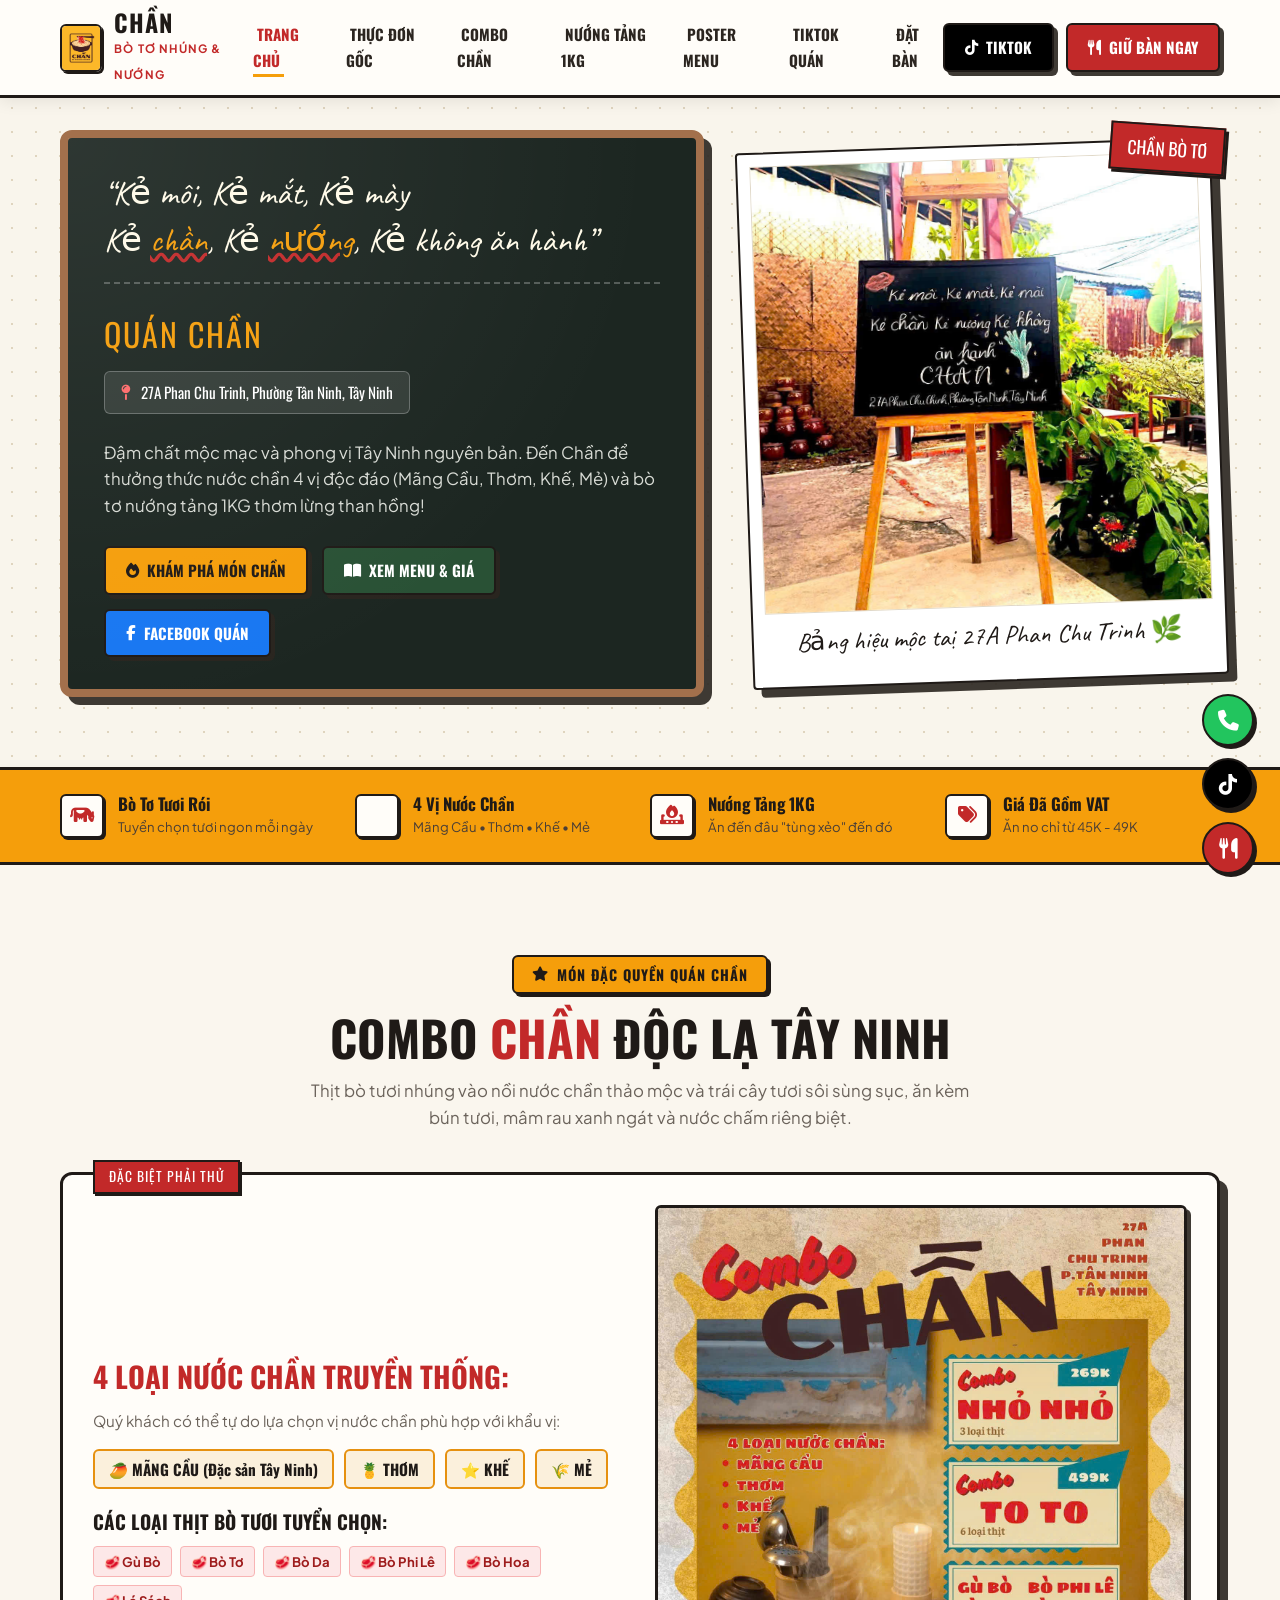
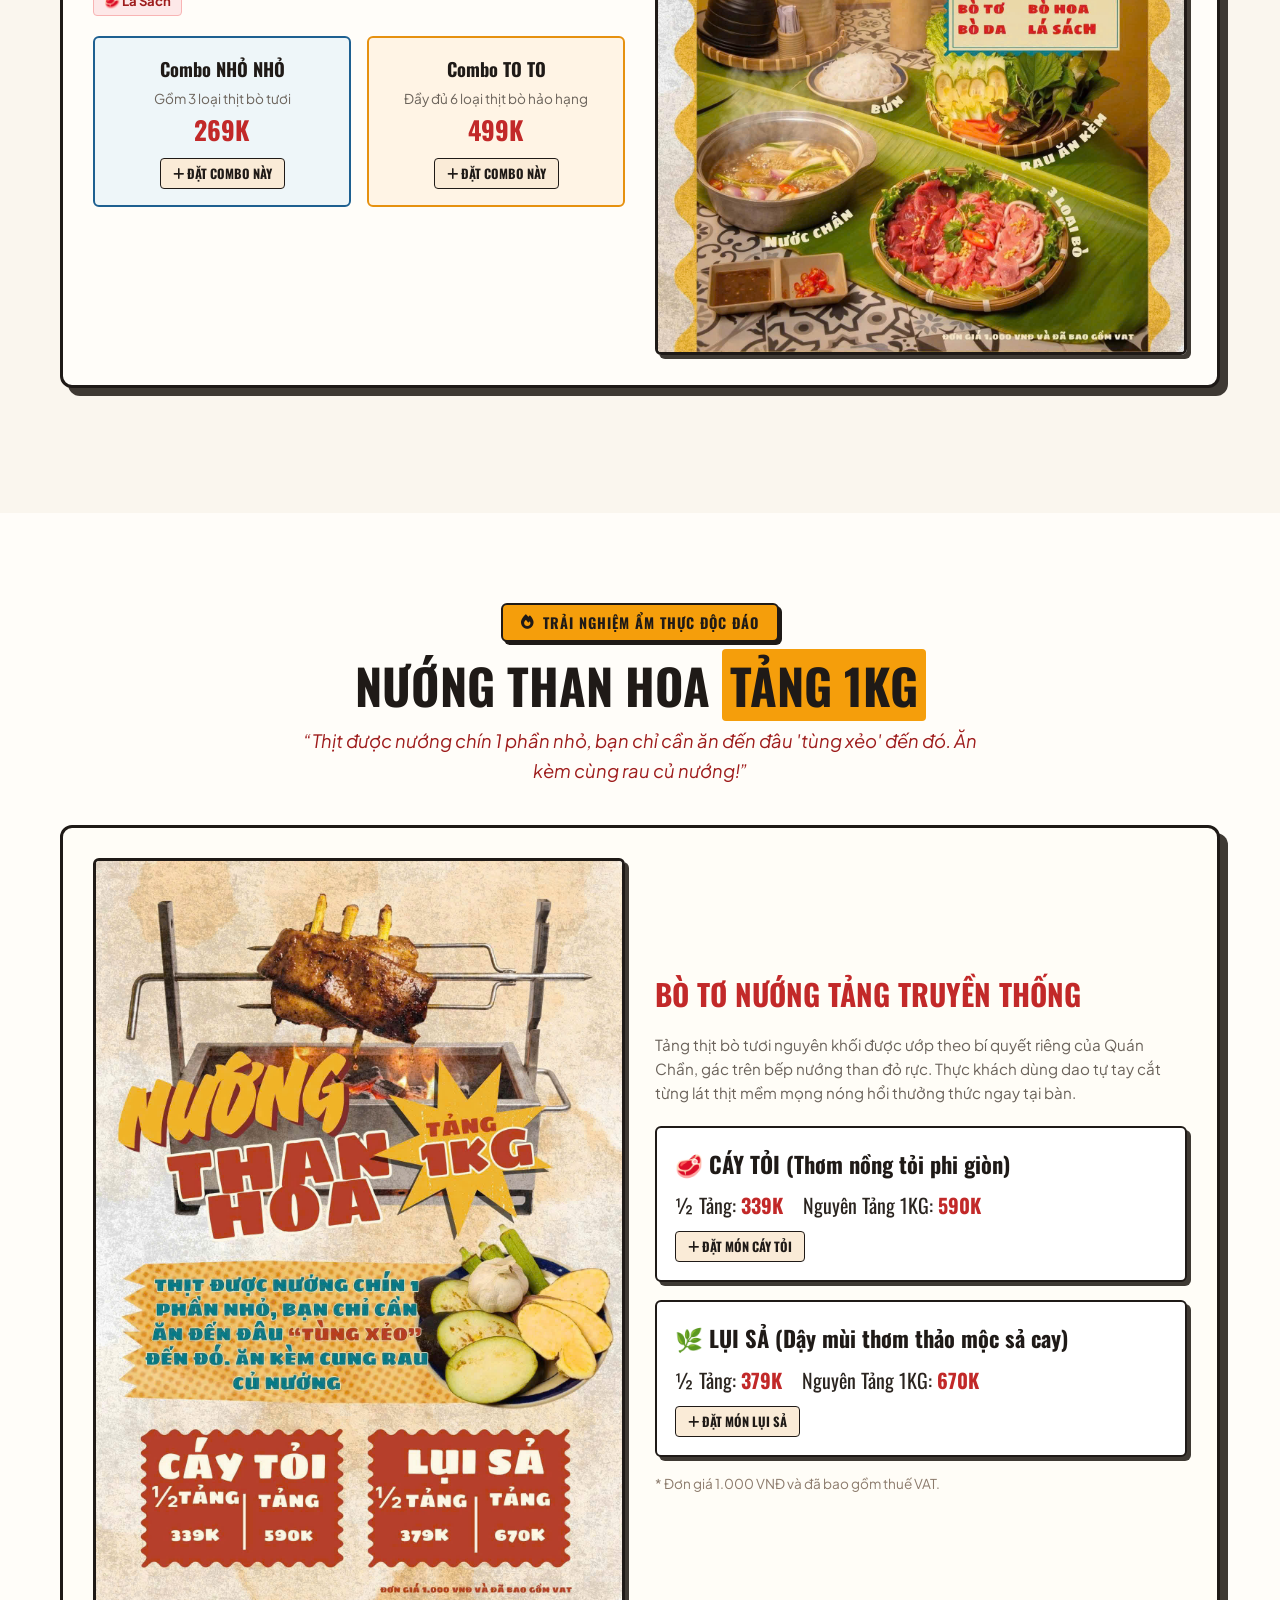
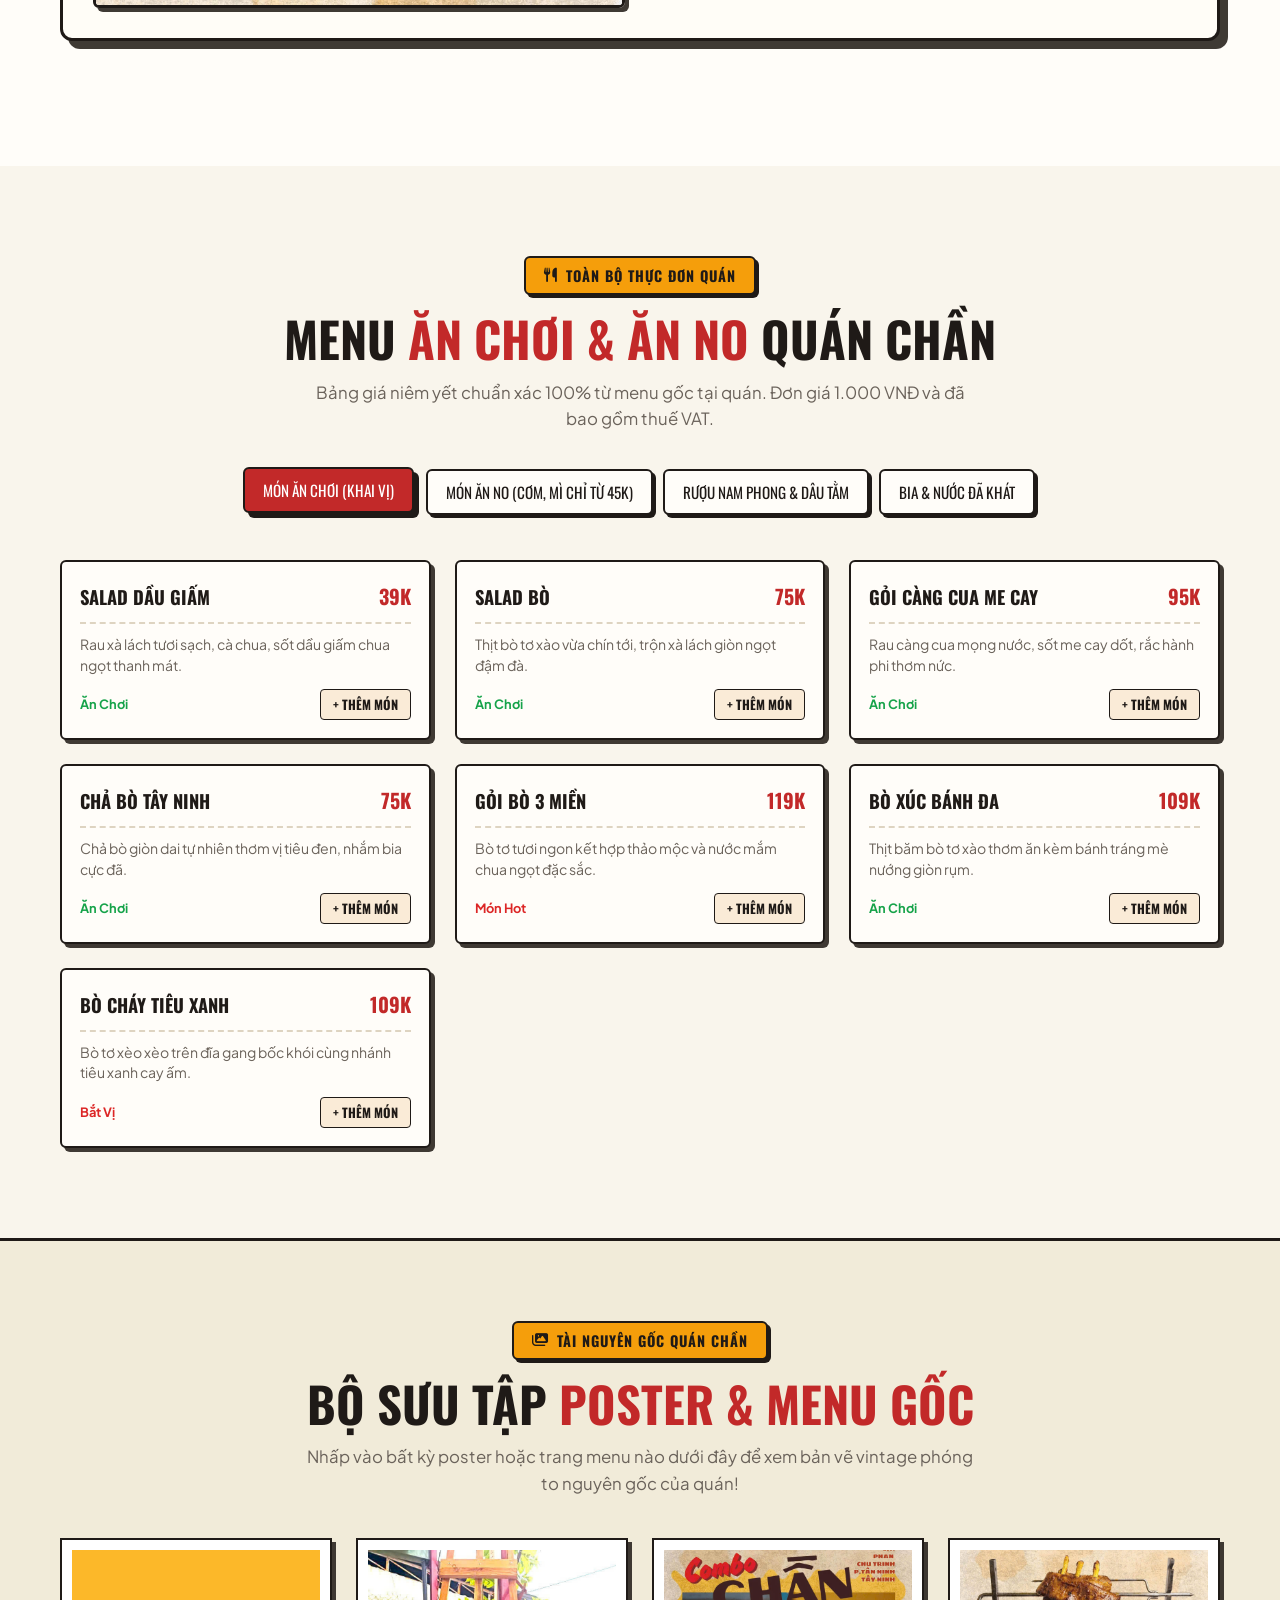
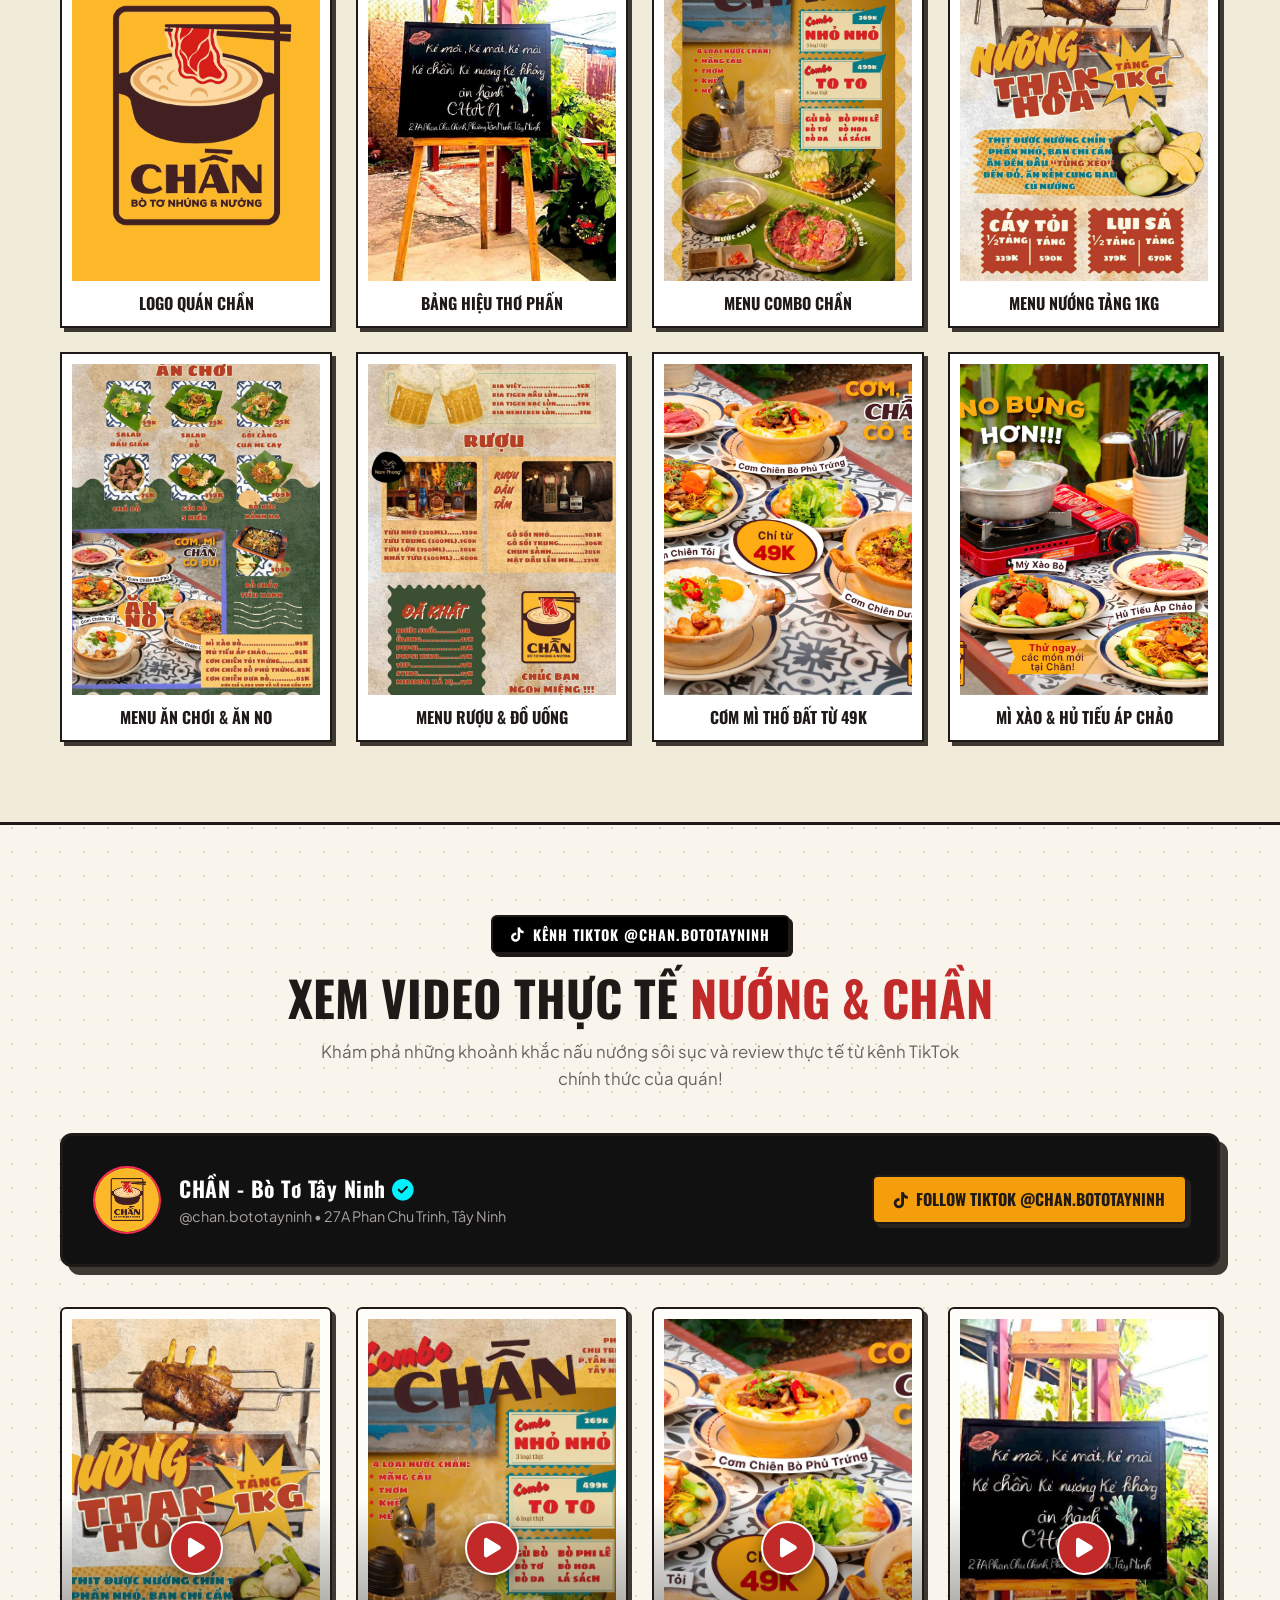
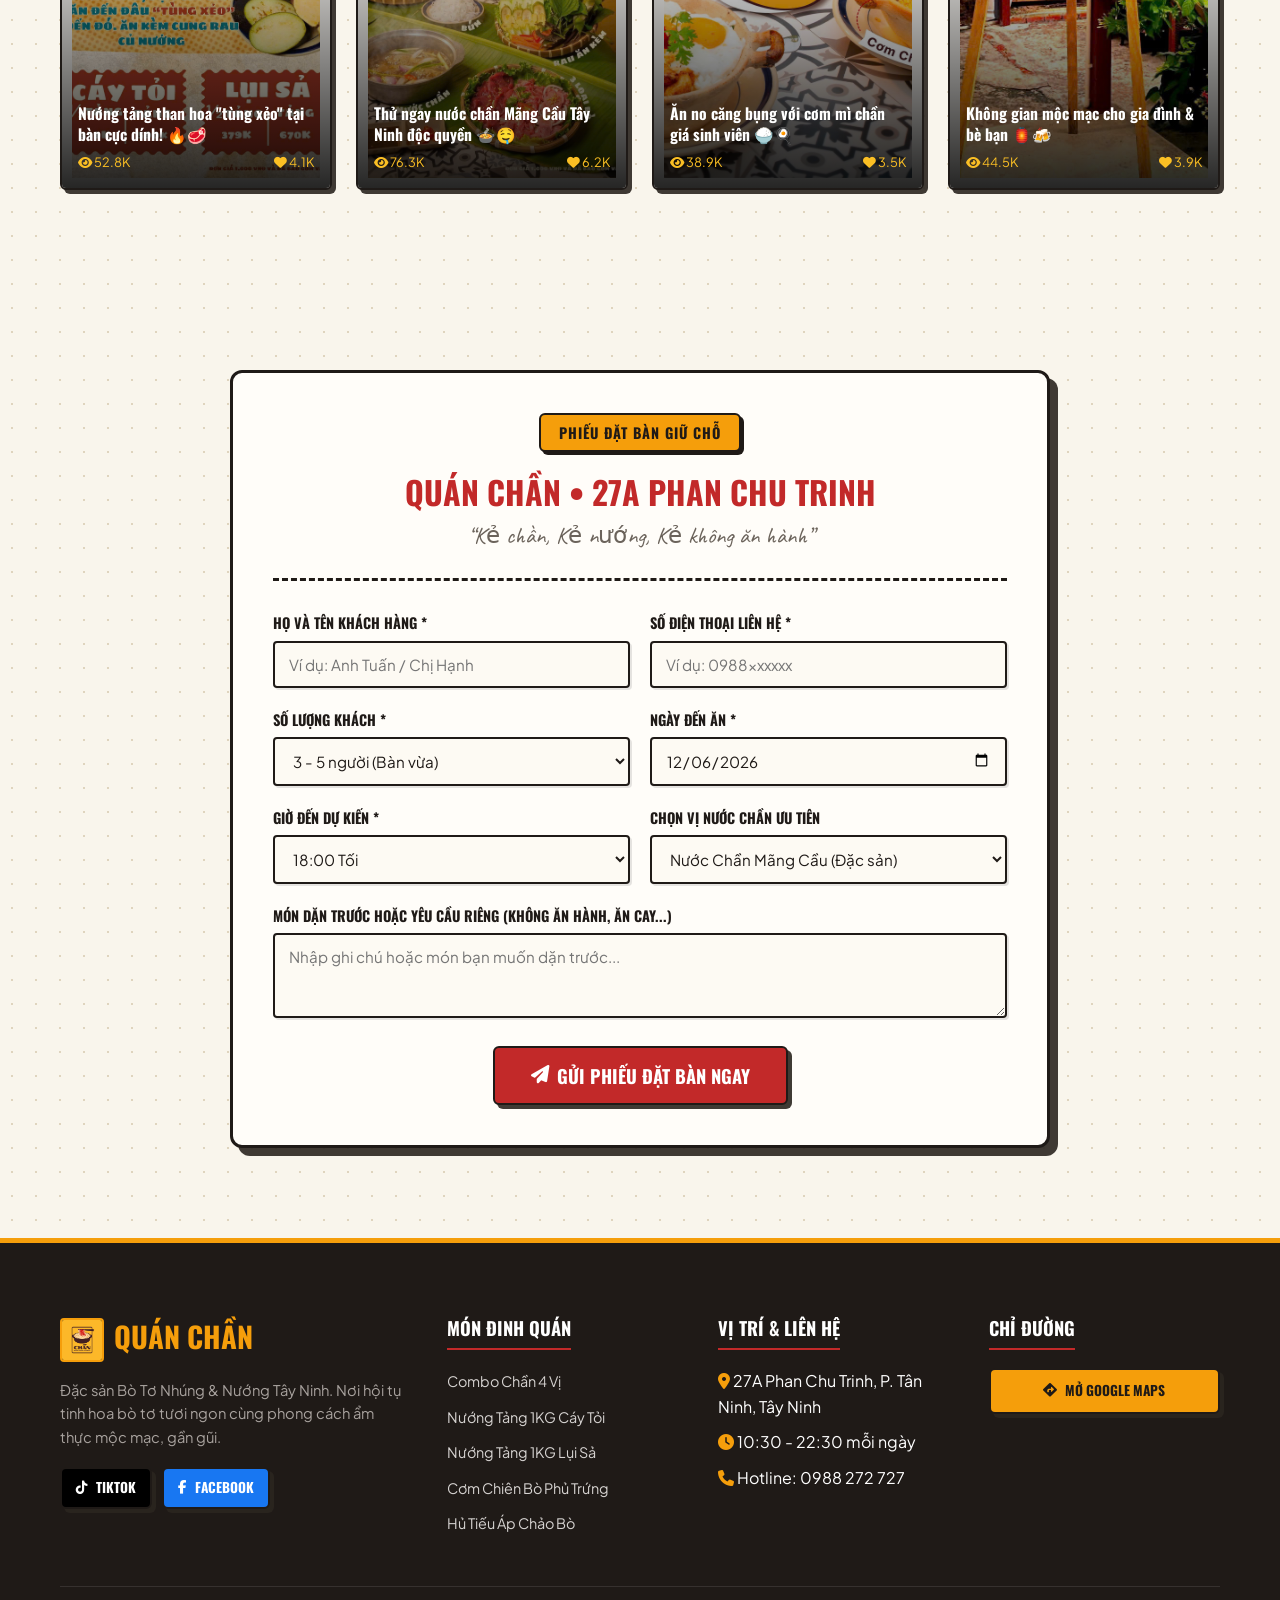
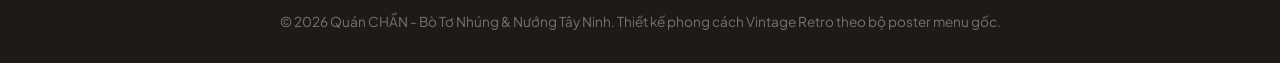
==== index.html @ a79bb8ec "Initial commit" ====
<!DOCTYPE html>
<html lang="vi">
<head>
  <meta charset="UTF-8">
  <meta name="viewport" content="width=device-width, initial-scale=1.0">
  <title>CHẦN - Bò Tơ Nhúng & Nướng Tây Ninh | Phong Cách Vintage Chuẩn Vị</title>
  <meta name="description" content="Quán CHẦN - Bò Tơ Nhúng & Nướng tại 27A Phan Chu Trinh, Tây Ninh. Khám phá Combo Chần 4 loại nước (Mãng Cầu, Thơm, Khế, Mẻ), Nướng than hoa tảng 1KG 'tùng xẻo' và menu ăn chơi, ăn no phong cách vintage độc đáo.">
  <meta name="keywords" content="quán chần, chần bò tơ tây ninh, bò tơ tây ninh, bò tơ nhúng mãng cầu, bò nướng tảng 1kg, 27A Phan Chu Trinh">

  <!-- OpenGraph Tags -->
  <meta property="og:title" content="CHẦN - Bò Tơ Nhúng & Nướng Tây Ninh">
  <meta property="og:description" content="Kẻ môi, Kẻ mắt, Kẻ mày - Kẻ chần, Kẻ nướng, Kẻ không ăn hành ghé ngay Quán CHẦN Tây Ninh!">
  <meta property="og:image" content="./assets/images/logo-chan.jpg">

  <!-- Favicon -->
  <link rel="icon" type="image/jpeg" href="./assets/images/logo-chan.jpg">

  <!-- Font Awesome -->
  <link rel="stylesheet" href="https://cdnjs.cloudflare.com/ajax/libs/font-awesome/6.5.1/css/all.min.css">

  <!-- Custom Stylesheet -->
  <link rel="stylesheet" href="./assets/css/style.css">

  <!-- Schema.org JSON-LD -->
  <script type="application/ld+json">
  {
    "@context": "https://schema.org",
    "@type": "Restaurant",
    "name": "CHẦN - Bò Tơ Nhúng & Nướng",
    "image": "./assets/images/logo-chan.jpg",
    "address": {
      "@type": "PostalAddress",
      "streetAddress": "27A Phan Chu Trinh, Phường Tân Ninh (Phường 1)",
      "addressLocality": "Thành phố Tây Ninh",
      "addressRegion": "Tây Ninh",
      "addressCountry": "VN"
    },
    "servesCuisine": "Bò Tơ Tây Ninh, Bò Nhúng Mãng Cầu/Thơm/Khế/Mẻ, Bò Nướng Tảng Than Hoa",
    "priceRange": "39.000đ - 670.000đ",
    "openingHours": "Mo-Su 10:30-22:30",
    "sameAs": [
      "https://www.tiktok.com/@chan.bototayninh",
      "https://www.facebook.com/share/1EkMRU8dWK/"
    ]
  }
  </script>
</head>
<body>

  <!-- ================= SITE HEADER ================= -->
  <header class="site-header" id="siteHeader">
    <div class="container nav-container">
      <a href="#trang-chu" class="brand-logo" aria-label="Quán Chần Bò Tơ Tây Ninh">
        <div class="logo-img-wrapper">
          <img src="./assets/images/logo-chan.jpg" alt="Logo Quán Chần">
        </div>
        <div class="logo-text">
          <h1>CHẦN</h1>
          <span>BÒ TƠ NHÚNG & NƯỚNG</span>
        </div>
      </a>

      <!-- Navigation Links -->
      <ul class="nav-links">
        <li><a href="#trang-chu" class="nav-link active">Trang Chủ</a></li>
        <li><a href="#menu-chinh" class="nav-link">Thực Đơn Gốc</a></li>
        <li><a href="#combo-chan" class="nav-link">Combo Chần</a></li>
        <li><a href="#nuong-tang" class="nav-link">Nướng Tảng 1KG</a></li>
        <li><a href="#bo-suu-tap" class="nav-link">Poster Menu</a></li>
        <li><a href="#tiktok-chan" class="nav-link">TikTok Quán</a></li>
        <li><a href="#dat-ban" class="nav-link">Đặt Bàn</a></li>
      </ul>

      <!-- Nav Actions -->
      <div class="nav-actions">
        <a href="https://www.tiktok.com/@chan.bototayninh?_r=1&_t=ZS-9A9ZzvgaY1Y" target="_blank" rel="noopener noreferrer" class="btn btn-tiktok">
          <i class="fa-brands fa-tiktok"></i> TikTok
        </a>
        <a href="#dat-ban" class="btn btn-danger">
          <i class="fa-solid fa-utensils"></i> Giữ Bàn Ngay
        </a>
        <button class="mobile-toggle" aria-label="Menu di động">
          <i class="fa-solid fa-bars"></i>
        </button>
      </div>
    </div>
  </header>

  <!-- ================= HERO SECTION (VINTAGE VIBES) ================= -->
  <section class="hero-vintage" id="trang-chu">
    <div class="container">
      <div class="hero-grid">
        <!-- Hero Left: Chalkboard Sign -->
        <div class="hero-chalkboard">
          <div class="chalk-quote">
            “Kẻ môi, Kẻ mắt, Kẻ mày <br>
            Kẻ <span class="chalk-highlight">chần</span>, Kẻ <span class="chalk-highlight">nướng</span>, Kẻ không ăn hành”
          </div>
          <div style="font-family: var(--font-retro-heading); font-size: 2rem; color: var(--chan-yellow); margin-bottom: 12px; letter-spacing: 2px;">
            QUÁN CHẦN
          </div>
          <div class="hero-address-badge">
            <i class="fa-solid fa-map-pin" style="color: #ff6b6b;"></i> 
            27A Phan Chu Trinh, Phường Tân Ninh, Tây Ninh
          </div>
          <p class="hero-subinfo">
            Đậm chất mộc mạc và phong vị Tây Ninh nguyên bản. Đến Chần để thưởng thức nước chần 4 vị độc đáo (Mãng Cầu, Thơm, Khế, Mẻ) và bò tơ nướng tảng 1KG thơm lừng than hồng!
          </p>
          <div class="hero-buttons">
            <a href="#combo-chan" class="btn btn-primary">
              <i class="fa-solid fa-fire"></i> Khám Phá Món Chần
            </a>
            <a href="#menu-chinh" class="btn btn-vintage-green">
              <i class="fa-solid fa-book-open"></i> Xem Menu & Giá
            </a>
            <a href="https://www.facebook.com/share/1EkMRU8dWK/?mibextid=wwXIfr" target="_blank" rel="noopener noreferrer" class="btn" style="background: #1877f2; color:#fff;">
              <i class="fa-brands fa-facebook-f"></i> Facebook Quán
            </a>
          </div>
        </div>

        <!-- Hero Right: Polaroid Poster -->
        <div class="hero-photo-showcase">
          <div class="polaroid-card">
            <img src="./assets/images/bang-hieu-chan.jpg" alt="Bảng hiệu phấn Quán Chần Tây Ninh" class="polaroid-img">
            <div class="polaroid-caption">
              Bảng hiệu mộc tại 27A Phan Chu Trinh 🌿
            </div>
            <div class="polaroid-badge-float">
              CHẦN BÒ TƠ
            </div>
          </div>
        </div>
      </div>
    </div>
  </section>

  <!-- ================= COMMIT STRIP ================= -->
  <div class="commit-strip">
    <div class="container">
      <div class="commit-grid">
        <div class="commit-item">
          <div class="commit-icon"><i class="fa-solid fa-cow"></i></div>
          <div class="commit-text">
            <h4>Bò Tơ Tươi Rói</h4>
            <p>Tuyển chọn tươi ngon mỗi ngày</p>
          </div>
        </div>

        <div class="commit-item">
          <div class="commit-icon"><i class="fa-solid fa-bowl-hot"></i></div>
          <div class="commit-text">
            <h4>4 Vị Nước Chần</h4>
            <p>Mãng Cầu • Thơm • Khế • Mẻ</p>
          </div>
        </div>

        <div class="commit-item">
          <div class="commit-icon"><i class="fa-solid fa-fire-burner"></i></div>
          <div class="commit-text">
            <h4>Nướng Tảng 1KG</h4>
            <p>Ăn đến đâu "tùng xẻo" đến đó</p>
          </div>
        </div>

        <div class="commit-item">
          <div class="commit-icon"><i class="fa-solid fa-tags"></i></div>
          <div class="commit-text">
            <h4>Giá Đã Gồm VAT</h4>
            <p>Ăn no chỉ từ 45K - 49K</p>
          </div>
        </div>
      </div>
    </div>
  </div>

  <!-- ================= SPECIALTY 1: COMBO CHẦN ================= -->
  <section class="menu-section" id="combo-chan" style="background: #faf6ee;">
    <div class="container">
      <div class="text-center">
        <div class="vintage-badge">
          <i class="fa-solid fa-star"></i> Món Đặc Quyền Quán Chần
        </div>
        <h2 class="section-title">
          Combo <span class="highlight-red">CHẦN</span> Độc Lạ Tây Ninh
        </h2>
        <p class="section-subtitle">
          Thịt bò tươi nhúng vào nồi nước chần thảo mộc và trái cây tươi sôi sùng sục, ăn kèm bún tươi, mâm rau xanh ngát và nước chấm riêng biệt.
        </p>
      </div>

      <div class="menu-featured-banner" style="margin-top: 40px;">
        <span class="featured-header-tag">Đặc Biệt Phải Thử</span>
        <div class="banner-grid-combo">
          <div>
            <h3 style="font-family: var(--font-retro-heading); font-size: 1.8rem; color: var(--chan-red); margin-bottom: 10px;">
              4 LOẠI NƯỚC CHẦN TRUYỀN THỐNG:
            </h3>
            <p style="color: var(--text-muted); font-size: 0.95rem; margin-bottom: 12px;">
              Quý khách có thể tự do lựa chọn vị nước chần phù hợp với khẩu vị:
            </p>

            <div class="combo-broth-list">
              <span class="broth-item">🥭 MÃNG CẦU (Đặc sản Tây Ninh)</span>
              <span class="broth-item">🍍 THƠM</span>
              <span class="broth-item">⭐ KHẾ</span>
              <span class="broth-item">🌾 MẺ</span>
            </div>

            <h4 style="font-family: var(--font-retro-heading); font-size: 1.2rem; margin: 18px 0 8px; color: var(--vintage-dark);">
              CÁC LOẠI THỊT BÒ TƯƠI TUYỂN CHỌN:
            </h4>
            <div class="meat-tags-grid">
              <span class="meat-tag">🥩 Gù Bò</span>
              <span class="meat-tag">🥩 Bò Tơ</span>
              <span class="meat-tag">🥩 Bò Da</span>
              <span class="meat-tag">🥩 Bò Phi Lê</span>
              <span class="meat-tag">🥩 Bò Hoa</span>
              <span class="meat-tag">🥩 Lá Sách</span>
            </div>

            <!-- Price cards -->
            <div class="combo-price-boxes">
              <div class="combo-price-card">
                <h5>Combo NHỎ NHỎ</h5>
                <p style="font-size: 0.85rem; color: var(--text-muted);">Gồm 3 loại thịt bò tươi</p>
                <div class="price">269K</div>
                <button class="btn-mini-add" data-dish="Combo Chần Nhỏ Nhỏ 269K" style="margin-top: 8px;">
                  <i class="fa-solid fa-plus"></i> Đặt Combo Này
                </button>
              </div>

              <div class="combo-price-card to-to">
                <h5>Combo TO TO</h5>
                <p style="font-size: 0.85rem; color: var(--text-muted);">Đầy đủ 6 loại thịt bò hảo hạng</p>
                <div class="price">499K</div>
                <button class="btn-mini-add" data-dish="Combo Chần To To 499K" style="margin-top: 8px;">
                  <i class="fa-solid fa-plus"></i> Đặt Combo Này
                </button>
              </div>
            </div>
          </div>

          <!-- Combo Poster Preview -->
          <div style="position: relative; border-radius: var(--radius-sm); overflow: hidden; border: 3px solid var(--vintage-dark); box-shadow: var(--shadow-retro);">
            <img src="./assets/images/menu-combo-chan.jpg" alt="Poster Combo Chần 4 loại nước" style="width: 100%;">
          </div>
        </div>
      </div>
    </div>
  </section>

  <!-- ================= SPECIALTY 2: NƯỚNG THAN HOA TẢNG 1KG ================= -->
  <section class="menu-section" id="nuong-tang" style="background: var(--vintage-paper);">
    <div class="container">
      <div class="text-center">
        <div class="vintage-badge">
          <i class="fa-solid fa-fire"></i> Trải Nghiệm Ẩm Thực Độc Đáo
        </div>
        <h2 class="section-title">
          Nướng Than Hoa <span class="highlight-yellow">Tảng 1KG</span>
        </h2>
        <p class="section-subtitle" style="font-style: italic; font-size: 1.15rem; color: var(--chan-red-dark);">
          “Thịt được nướng chín 1 phần nhỏ, bạn chỉ cần ăn đến đâu 'tùng xẻo' đến đó. Ăn kèm cùng rau củ nướng!”
        </p>
      </div>

      <div class="menu-featured-banner" style="margin-top: 40px; background: #fffdf7;">
        <div class="banner-grid-combo">
          <!-- Left: Nuong Tang Image -->
          <div style="border: 3px solid var(--vintage-dark); box-shadow: var(--shadow-retro); border-radius: var(--radius-sm); overflow: hidden;">
            <img src="./assets/images/menu-nuong-tang.jpg" alt="Nướng than hoa tảng 1KG Quán Chần" style="width: 100%;">
          </div>

          <!-- Right: Details & Price -->
          <div>
            <h3 style="font-family: var(--font-retro-heading); font-size: 1.85rem; color: var(--chan-red); margin-bottom: 14px;">
              BÒ TƠ NƯỚNG TẢNG TRUYỀN THỐNG
            </h3>
            <p style="color: var(--text-muted); font-size: 0.95rem; line-height: 1.6; margin-bottom: 20px;">
              Tảng thịt bò tươi nguyên khối được ướp theo bí quyết riêng của Quán Chần, gác trên bếp nướng than đỏ rực. Thực khách dùng dao tự tay cắt từng lát thịt mềm mọng nóng hổi thưởng thức ngay tại bàn.
            </p>

            <div style="display: flex; flex-direction: column; gap: 18px;">
              <!-- Option 1: Cáy Tỏi -->
              <div style="background: #fff; border: 2px solid var(--vintage-dark); border-radius: var(--radius-sm); padding: 18px; box-shadow: var(--shadow-retro);">
                <div style="display: flex; justify-content: space-between; align-items: center; margin-bottom: 8px;">
                  <h4 style="font-family: var(--font-retro-heading); font-size: 1.4rem; color: var(--vintage-dark);">
                    🥩 CÁY TỎI (Thơm nồng tỏi phi giòn)
                  </h4>
                </div>
                <div style="display: flex; gap: 20px; font-family: var(--font-retro-heading); font-size: 1.25rem;">
                  <span>½ Tảng: <strong style="color: var(--chan-red);">339K</strong></span>
                  <span>Nguyên Tảng 1KG: <strong style="color: var(--chan-red);">590K</strong></span>
                </div>
                <button class="btn-mini-add" data-dish="Bò Nướng Tảng Cáy Tỏi" style="margin-top: 10px;">
                  <i class="fa-solid fa-plus"></i> Đặt Món Cáy Tỏi
                </button>
              </div>

              <!-- Option 2: Lụi Sả -->
              <div style="background: #fff; border: 2px solid var(--vintage-dark); border-radius: var(--radius-sm); padding: 18px; box-shadow: var(--shadow-retro);">
                <div style="display: flex; justify-content: space-between; align-items: center; margin-bottom: 8px;">
                  <h4 style="font-family: var(--font-retro-heading); font-size: 1.4rem; color: var(--vintage-dark);">
                    🌿 LỤI SẢ (Dậy mùi thơm thảo mộc sả cay)
                  </h4>
                </div>
                <div style="display: flex; gap: 20px; font-family: var(--font-retro-heading); font-size: 1.25rem;">
                  <span>½ Tảng: <strong style="color: var(--chan-red);">379K</strong></span>
                  <span>Nguyên Tảng 1KG: <strong style="color: var(--chan-red);">670K</strong></span>
                </div>
                <button class="btn-mini-add" data-dish="Bò Nướng Tảng Lụi Sả" style="margin-top: 10px;">
                  <i class="fa-solid fa-plus"></i> Đặt Món Lụi Sả
                </button>
              </div>
            </div>

            <p style="font-size: 0.85rem; color: #8c7b6c; margin-top: 16px;">
              * Đơn giá 1.000 VNĐ và đã bao gồm thuế VAT.
            </p>
          </div>
        </div>
      </div>
    </div>
  </section>

  <!-- ================= FULL MENU SECTION (ĂN CHƠI - ĂN NO - RƯỢU & ĐÃ KHÁT) ================= -->
  <section class="menu-section" id="menu-chinh" style="background: var(--vintage-bg);">
    <div class="container">
      <div class="text-center">
        <div class="vintage-badge">
          <i class="fa-solid fa-utensils"></i> Toàn Bộ Thực Đơn Quán
        </div>
        <h2 class="section-title">
          Menu <span class="highlight-red">Ăn Chơi & Ăn No</span> Quán CHẦN
        </h2>
        <p class="section-subtitle">
          Bảng giá niêm yết chuẩn xác 100% từ menu gốc tại quán. Đơn giá 1.000 VNĐ và đã bao gồm thuế VAT.
        </p>

        <!-- Vintage Category Tabs -->
        <div class="menu-tabs-vintage">
          <button class="tab-btn-vintage active" data-tab="tab-an-choi">Món Ăn Chơi (Khai Vị)</button>
          <button class="tab-btn-vintage" data-tab="tab-an-no">Món Ăn No (Cơm, Mì Chỉ Từ 45K)</button>
          <button class="tab-btn-vintage" data-tab="tab-ruou">Rượu Nam Phong & Dâu Tằm</button>
          <button class="tab-btn-vintage" data-tab="tab-da-khat">Bia & Nước Đã Khát</button>
        </div>
      </div>

      <!-- Tab 1: ĂN CHƠI -->
      <div class="menu-pane active" id="tab-an-choi">
        <div class="menu-grid-vintage">
          <div class="menu-card-retro">
            <div class="menu-card-header">
              <span class="item-name">Salad Dầu Giấm</span>
              <span class="item-price">39K</span>
            </div>
            <p class="item-subtext">Rau xà lách tươi sạch, cà chua, sốt dầu giấm chua ngọt thanh mát.</p>
            <div class="menu-card-footer">
              <span style="font-size: 0.8rem; color: #16a34a; font-weight: 700;">Ăn Chơi</span>
              <button class="btn-mini-add" data-dish="Salad Dầu Giấm 39K">+ Thêm món</button>
            </div>
          </div>

          <div class="menu-card-retro">
            <div class="menu-card-header">
              <span class="item-name">Salad Bò</span>
              <span class="item-price">75K</span>
            </div>
            <p class="item-subtext">Thịt bò tơ xào vừa chín tới, trộn xà lách giòn ngọt đậm đà.</p>
            <div class="menu-card-footer">
              <span style="font-size: 0.8rem; color: #16a34a; font-weight: 700;">Ăn Chơi</span>
              <button class="btn-mini-add" data-dish="Salad Bò 75K">+ Thêm món</button>
            </div>
          </div>

          <div class="menu-card-retro">
            <div class="menu-card-header">
              <span class="item-name">Gỏi Càng Cua Me Cay</span>
              <span class="item-price">95K</span>
            </div>
            <p class="item-subtext">Rau càng cua mọng nước, sốt me cay dốt, rắc hành phi thơm nức.</p>
            <div class="menu-card-footer">
              <span style="font-size: 0.8rem; color: #16a34a; font-weight: 700;">Ăn Chơi</span>
              <button class="btn-mini-add" data-dish="Gỏi Càng Cua Me Cay 95K">+ Thêm món</button>
            </div>
          </div>

          <div class="menu-card-retro">
            <div class="menu-card-header">
              <span class="item-name">Chả Bò Tây Ninh</span>
              <span class="item-price">75K</span>
            </div>
            <p class="item-subtext">Chả bò giòn dai tự nhiên thơm vị tiêu đen, nhắm bia cực đã.</p>
            <div class="menu-card-footer">
              <span style="font-size: 0.8rem; color: #16a34a; font-weight: 700;">Ăn Chơi</span>
              <button class="btn-mini-add" data-dish="Chả Bò 75K">+ Thêm món</button>
            </div>
          </div>

          <div class="menu-card-retro">
            <div class="menu-card-header">
              <span class="item-name">Gỏi Bò 3 Miền</span>
              <span class="item-price">119K</span>
            </div>
            <p class="item-subtext">Bò tơ tươi ngon kết hợp thảo mộc và nước mắm chua ngọt đặc sắc.</p>
            <div class="menu-card-footer">
              <span style="font-size: 0.8rem; color: #dc2626; font-weight: 700;">Món Hot</span>
              <button class="btn-mini-add" data-dish="Gỏi Bò 3 Miền 119K">+ Thêm món</button>
            </div>
          </div>

          <div class="menu-card-retro">
            <div class="menu-card-header">
              <span class="item-name">Bò Xúc Bánh Đa</span>
              <span class="item-price">109K</span>
            </div>
            <p class="item-subtext">Thịt băm bò tơ xào thơm ăn kèm bánh tráng mè nướng giòn rụm.</p>
            <div class="menu-card-footer">
              <span style="font-size: 0.8rem; color: #16a34a; font-weight: 700;">Ăn Chơi</span>
              <button class="btn-mini-add" data-dish="Bò Xúc Bánh Đa 109K">+ Thêm món</button>
            </div>
          </div>

          <div class="menu-card-retro">
            <div class="menu-card-header">
              <span class="item-name">Bò Cháy Tiêu Xanh</span>
              <span class="item-price">109K</span>
            </div>
            <p class="item-subtext">Bò tơ xèo xèo trên đĩa gang bốc khói cùng nhánh tiêu xanh cay ấm.</p>
            <div class="menu-card-footer">
              <span style="font-size: 0.8rem; color: #dc2626; font-weight: 700;">Bắt Vị</span>
              <button class="btn-mini-add" data-dish="Bò Cháy Tiêu Xanh 109K">+ Thêm món</button>
            </div>
          </div>
        </div>
      </div>

      <!-- Tab 2: ĂN NO (CƠM & MÌ CHẦN CÓ ĐỦ) -->
      <div class="menu-pane" id="tab-an-no">
        <div style="background: #fff; border: 2px solid var(--vintage-dark); padding: 18px 24px; border-radius: var(--radius-sm); margin-bottom: 24px; box-shadow: var(--shadow-retro);">
          <h4 style="font-family: var(--font-retro-heading); color: var(--chan-red); font-size: 1.3rem;">
            🍚 CƠM, MÌ CHẦN CÓ ĐỦ! NO BỤNG HƠN - CHỈ TỪ 45K / 49K
          </h4>
          <p style="font-size: 0.9rem; color: var(--text-muted);">
            Thố đất nóng hổi giữ ấm lâu, hạt cơm giòn tơi, mì xào dai ngon kèm thịt bò tơ tươi mềm.
          </p>
        </div>

        <div class="menu-grid-vintage">
          <div class="menu-card-retro">
            <div class="menu-card-header">
              <span class="item-name">Cơm Chiên Tỏi Trứng</span>
              <span class="item-price">45K</span>
            </div>
            <p class="item-subtext">Thố cơm chiên tỏi thơm phức ốp la lòng đào béo ngậy, giòn rụm.</p>
            <div class="menu-card-footer">
              <span style="font-size: 0.8rem; color: #f59e0b; font-weight: 700;">Giá Tiết Kiệm</span>
              <button class="btn-mini-add" data-dish="Cơm Chiên Tỏi Trứng 45K">+ Thêm món</button>
            </div>
          </div>

          <div class="menu-card-retro">
            <div class="menu-card-header">
              <span class="item-name">Cơm Chiên Bò Phủ Trứng</span>
              <span class="item-price">85K</span>
            </div>
            <p class="item-subtext">Cơm chiên thố đất bò tơ mềm ngọt, phủ lớp trứng vàng thơm lừng.</p>
            <div class="menu-card-footer">
              <span style="font-size: 0.8rem; color: #dc2626; font-weight: 700;">Best Seller</span>
              <button class="btn-mini-add" data-dish="Cơm Chiên Bò Phủ Trứng 85K">+ Thêm món</button>
            </div>
          </div>

          <div class="menu-card-retro">
            <div class="menu-card-header">
              <span class="item-name">Cơm Chiên Dưa Bò</span>
              <span class="item-price">85K</span>
            </div>
            <p class="item-subtext">Cải chua giòn sần sật xào cùng thịt bò tơ xèo xèo thố đất ngon miệng.</p>
            <div class="menu-card-footer">
              <span style="font-size: 0.8rem; color: #16a34a; font-weight: 700;">Đậm Đà</span>
              <button class="btn-mini-add" data-dish="Cơm Chiên Dưa Bò 85K">+ Thêm món</button>
            </div>
          </div>

          <div class="menu-card-retro">
            <div class="menu-card-header">
              <span class="item-name">Mì Xào Bò</span>
              <span class="item-price">95K</span>
            </div>
            <p class="item-subtext">Sợi mì trứng giòn dai, rau cải xanh và thịt bò tơ xào sốt óng ả.</p>
            <div class="menu-card-footer">
              <span style="font-size: 0.8rem; color: #16a34a; font-weight: 700;">Ăn No</span>
              <button class="btn-mini-add" data-dish="Mì Xào Bò 95K">+ Thêm món</button>
            </div>
          </div>

          <div class="menu-card-retro">
            <div class="menu-card-header">
              <span class="item-name">Hủ Tiếu Áp Chảo Bò</span>
              <span class="item-price">95K</span>
            </div>
            <p class="item-subtext">Hủ tiếu áp chảo cháy xém thơm mùi khói đặc trưng, bò xào mềm mượt.</p>
            <div class="menu-card-footer">
              <span style="font-size: 0.8rem; color: #dc2626; font-weight: 700;">Rất Ngon</span>
              <button class="btn-mini-add" data-dish="Hủ Tiếu Áp Chảo Bò 95K">+ Thêm món</button>
            </div>
          </div>
        </div>
      </div>

      <!-- Tab 3: RƯỢU NAM PHONG & DÂU TẰM -->
      <div class="menu-pane" id="tab-ruou">
        <div class="menu-grid-vintage">
          <!-- Rượu Nam Phong Box -->
          <div class="menu-card-retro" style="border-top: 4px solid #b45309;">
            <div style="display: flex; align-items: center; gap: 8px; margin-bottom: 8px;">
              <i class="fa-solid fa-wine-bottle" style="color: #b45309; font-size: 1.3rem;"></i>
              <h4 style="font-family: var(--font-retro-heading); font-size: 1.25rem;">RƯỢU NAM PHONG</h4>
            </div>
            <p class="item-subtext">Rượu hạ thổ truyền thống êm đằm, kết hợp hoàn hảo cùng bò tơ.</p>
            <ul style="list-style: none; display: flex; flex-direction: column; gap: 8px; margin: 12px 0;">
              <li style="display: flex; justify-content: space-between;"><span>Tửu Nhỏ (350ml):</span> <strong style="color: var(--chan-red);">139K</strong></li>
              <li style="display: flex; justify-content: space-between;"><span>Tửu Trung (500ml):</span> <strong style="color: var(--chan-red);">169K</strong></li>
              <li style="display: flex; justify-content: space-between;"><span>Tửu Lớn (750ml):</span> <strong style="color: var(--chan-red);">285K</strong></li>
              <li style="display: flex; justify-content: space-between;"><span>Nhất Tửu (500ml):</span> <strong style="color: var(--chan-red);">600K</strong></li>
            </ul>
            <button class="btn-mini-add" data-dish="Rượu Nam Phong" style="margin-top: 10px;">+ Chọn Rượu Nam Phong</button>
          </div>

          <!-- Rượu Dâu Tằm Box -->
          <div class="menu-card-retro" style="border-top: 4px solid #7e22ce;">
            <div style="display: flex; align-items: center; gap: 8px; margin-bottom: 8px;">
              <i class="fa-solid fa-wine-glass" style="color: #7e22ce; font-size: 1.3rem;"></i>
              <h4 style="font-family: var(--font-retro-heading); font-size: 1.25rem;">RƯỢU DÂU TẰM</h4>
            </div>
            <p class="item-subtext">Ủ gỗ sồi và chum sành tự nhiên, vị ngọt thanh dịu nhẹ tốt cho sức khỏe.</p>
            <ul style="list-style: none; display: flex; flex-direction: column; gap: 8px; margin: 12px 0;">
              <li style="display: flex; justify-content: space-between;"><span>Gỗ Sồi Nhỏ:</span> <strong style="color: var(--chan-red);">182K</strong></li>
              <li style="display: flex; justify-content: space-between;"><span>Gỗ Sồi Trung:</span> <strong style="color: var(--chan-red);">306K</strong></li>
              <li style="display: flex; justify-content: space-between;"><span>Chum Sành:</span> <strong style="color: var(--chan-red);">205K</strong></li>
              <li style="display: flex; justify-content: space-between;"><span>Mật Dâu Lên Men:</span> <strong style="color: var(--chan-red);">221K</strong></li>
            </ul>
            <button class="btn-mini-add" data-dish="Rượu Dâu Tằm" style="margin-top: 10px;">+ Chọn Rượu Dâu Tằm</button>
          </div>
        </div>
      </div>

      <!-- Tab 4: BIA & ĐÃ KHÁT -->
      <div class="menu-pane" id="tab-da-khat">
        <div class="menu-grid-vintage">
          <!-- BIA -->
          <div class="menu-card-retro">
            <h4 style="font-family: var(--font-retro-heading); font-size: 1.25rem; color: #b45309; margin-bottom: 10px;">
              🍺 BIA ƯỚP LẠNH
            </h4>
            <ul style="list-style: none; display: flex; flex-direction: column; gap: 10px;">
              <li style="display: flex; justify-content: space-between; border-bottom: 1px dashed #ded4c1; padding-bottom: 6px;">
                <span>Bia Việt:</span> <strong style="color: var(--chan-red);">16K</strong>
              </li>
              <li style="display: flex; justify-content: space-between; border-bottom: 1px dashed #ded4c1; padding-bottom: 6px;">
                <span>Bia Tiger Nâu Lùn:</span> <strong style="color: var(--chan-red);">17K</strong>
              </li>
              <li style="display: flex; justify-content: space-between; border-bottom: 1px dashed #ded4c1; padding-bottom: 6px;">
                <span>Bia Tiger Bạc Lùn:</span> <strong style="color: var(--chan-red);">19K</strong>
              </li>
              <li style="display: flex; justify-content: space-between;">
                <span>Bia Heineken Lùn:</span> <strong style="color: var(--chan-red);">21K</strong>
              </li>
            </ul>
          </div>

          <!-- NƯỚC GIẢI KHÁT -->
          <div class="menu-card-retro">
            <h4 style="font-family: var(--font-retro-heading); font-size: 1.25rem; color: #15803d; margin-bottom: 10px;">
              🥤 NƯỚC GIẢI KHÁT & NƯỚC SUỐI
            </h4>
            <ul style="list-style: none; display: flex; flex-direction: column; gap: 10px;">
              <li style="display: flex; justify-content: space-between; border-bottom: 1px dashed #ded4c1; padding-bottom: 6px;">
                <span>Nước suối tinh khiết:</span> <strong style="color: var(--chan-red);">10K</strong>
              </li>
              <li style="display: flex; justify-content: space-between; border-bottom: 1px dashed #ded4c1; padding-bottom: 6px;">
                <span>Trà Ô Long TEA+ Plus:</span> <strong style="color: var(--chan-red);">17K</strong>
              </li>
              <li style="display: flex; justify-content: space-between; border-bottom: 1px dashed #ded4c1; padding-bottom: 6px;">
                <span>Pepsi / Pepsi Zero Calo:</span> <strong style="color: var(--chan-red);">17K</strong>
              </li>
              <li style="display: flex; justify-content: space-between; border-bottom: 1px dashed #ded4c1; padding-bottom: 6px;">
                <span>7Up / Sting Dâu / Mirinda Xá Xị:</span> <strong style="color: var(--chan-red);">17K</strong>
              </li>
            </ul>
          </div>
        </div>
      </div>
    </div>
  </section>

  <!-- ================= VINTAGE GALLERY & POSTER LIGHTBOX ================= -->
  <section class="gallery-section" id="bo-suu-tap">
    <div class="container">
      <div class="text-center">
        <div class="vintage-badge">
          <i class="fa-solid fa-images"></i> Tài Nguyên Gốc Quán CHẦN
        </div>
        <h2 class="section-title">
          Bộ Sưu Tập <span class="highlight-red">Poster & Menu Gốc</span>
        </h2>
        <p class="section-subtitle">
          Nhấp vào bất kỳ poster hoặc trang menu nào dưới đây để xem bản vẽ vintage phóng to nguyên gốc của quán!
        </p>
      </div>

      <div class="gallery-posters-grid">
        <!-- Poster 1: Logo -->
        <div class="poster-item" data-full="./assets/images/logo-chan.jpg" data-caption="Logo Chính Thức: CHẦN - Bò Tơ Nhúng & Nướng">
          <div class="poster-thumb-box">
            <img src="./assets/images/logo-chan.jpg" alt="Logo Quán Chần">
            <div class="poster-hover-overlay">
              <i class="fa-solid fa-magnifying-glass-plus"></i> Xem Phóng To
            </div>
          </div>
          <h5 class="poster-title">Logo Quán Chần</h5>
        </div>

        <!-- Poster 2: Chalkboard -->
        <div class="poster-item" data-full="./assets/images/bang-hieu-chan.jpg" data-caption="Bảng Hiệu Thơ Phấn Quán Chần 27A Phan Chu Trinh">
          <div class="poster-thumb-box">
            <img src="./assets/images/bang-hieu-chan.jpg" alt="Bảng Hiệu Phấn Quán Chần">
            <div class="poster-hover-overlay">
              <i class="fa-solid fa-magnifying-glass-plus"></i> Xem Phóng To
            </div>
          </div>
          <h5 class="poster-title">Bảng Hiệu Thơ Phấn</h5>
        </div>

        <!-- Poster 3: Combo Chần -->
        <div class="poster-item" data-full="./assets/images/menu-combo-chan.jpg" data-caption="Menu Combo Chần 4 Loại Nước: Mãng Cầu, Thơm, Khế, Mẻ">
          <div class="poster-thumb-box">
            <img src="./assets/images/menu-combo-chan.jpg" alt="Menu Combo Chần">
            <div class="poster-hover-overlay">
              <i class="fa-solid fa-magnifying-glass-plus"></i> Xem Phóng To
            </div>
          </div>
          <h5 class="poster-title">Menu Combo Chần</h5>
        </div>

        <!-- Poster 4: Nướng Tảng 1KG -->
        <div class="poster-item" data-full="./assets/images/menu-nuong-tang.jpg" data-caption="Menu Nướng Than Hoa Tảng 1KG Cáy Tỏi & Lụi Sả">
          <div class="poster-thumb-box">
            <img src="./assets/images/menu-nuong-tang.jpg" alt="Menu Nướng Tảng 1KG">
            <div class="poster-hover-overlay">
              <i class="fa-solid fa-magnifying-glass-plus"></i> Xem Phóng To
            </div>
          </div>
          <h5 class="poster-title">Menu Nướng Tảng 1KG</h5>
        </div>

        <!-- Poster 5: Món Ăn Chơi & Ăn No -->
        <div class="poster-item" data-full="./assets/images/menu-an-choi-no.jpg" data-caption="Menu Món Ăn Chơi & Ăn No Cơm Thố Đất Quán Chần">
          <div class="poster-thumb-box">
            <img src="./assets/images/menu-an-choi-no.jpg" alt="Menu Ăn Chơi & Ăn No">
            <div class="poster-hover-overlay">
              <i class="fa-solid fa-magnifying-glass-plus"></i> Xem Phóng To
            </div>
          </div>
          <h5 class="poster-title">Menu Ăn Chơi & Ăn No</h5>
        </div>

        <!-- Poster 6: Rượu & Thức Uống -->
        <div class="poster-item" data-full="./assets/images/menu-do-uong-ruou.jpg" data-caption="Menu Rượu Nam Phong, Rượu Dâu Tằm & Bia Đã Khát">
          <div class="poster-thumb-box">
            <img src="./assets/images/menu-do-uong-ruou.jpg" alt="Menu Rượu & Đồ Uống">
            <div class="poster-hover-overlay">
              <i class="fa-solid fa-magnifying-glass-plus"></i> Xem Phóng To
            </div>
          </div>
          <h5 class="poster-title">Menu Rượu & Đồ Uống</h5>
        </div>

        <!-- Poster 7: Cơm & Mì Thố Đất -->
        <div class="poster-item" data-full="./assets/images/mon-com-mi.jpg" data-caption="Poster Món Cơm Chiên Bò Phủ Trứng & Thố Đất Chỉ Từ 49K">
          <div class="poster-thumb-box">
            <img src="./assets/images/mon-com-mi.jpg" alt="Poster Món Cơm Mì">
            <div class="poster-hover-overlay">
              <i class="fa-solid fa-magnifying-glass-plus"></i> Xem Phóng To
            </div>
          </div>
          <h5 class="poster-title">Cơm Mì Thố Đất Từ 49K</h5>
        </div>

        <!-- Poster 8: Hủ Tiếu & Mì Xào Bò -->
        <div class="poster-item" data-full="./assets/images/mon-hu-tieu-bo.jpg" data-caption="Poster Món Mì Xào Bò & Hủ Tiếu Áp Chảo Bò Tơ">
          <div class="poster-thumb-box">
            <img src="./assets/images/mon-hu-tieu-bo.jpg" alt="Poster Hủ Tiếu Áp Chảo">
            <div class="poster-hover-overlay">
              <i class="fa-solid fa-magnifying-glass-plus"></i> Xem Phóng To
            </div>
          </div>
          <h5 class="poster-title">Mì Xào & Hủ Tiếu Áp Chảo</h5>
        </div>
      </div>
    </div>
  </section>

  <!-- ================= TIKTOK & VIDEO SECTION ================= -->
  <section class="tiktok-vintage" id="tiktok-chan">
    <div class="container">
      <div class="text-center">
        <div class="vintage-badge" style="background: #000; color: #fff;">
          <i class="fa-brands fa-tiktok"></i> Kênh TikTok @chan.bototayninh
        </div>
        <h2 class="section-title">
          Xem Video Thực Tế <span class="highlight-red">Nướng & Chần</span>
        </h2>
        <p class="section-subtitle">
          Khám phá những khoảnh khắc nấu nướng sôi sục và review thực tế từ kênh TikTok chính thức của quán!
        </p>
      </div>

      <!-- TikTok Account Box -->
      <div class="tiktok-banner-box" style="margin-top: 40px;">
        <div class="tiktok-profile-left">
          <div class="tiktok-avatar-vintage">
            <img src="./assets/images/logo-chan.jpg" alt="TikTok Avatar Quán Chần">
          </div>
          <div class="tiktok-user-meta">
            <h3>CHẦN - Bò Tơ Tây Ninh <i class="fa-solid fa-circle-check" style="color:#00f2fe;"></i></h3>
            <p>@chan.bototayninh • 27A Phan Chu Trinh, Tây Ninh</p>
          </div>
        </div>

        <a href="https://www.tiktok.com/@chan.bototayninh?_r=1&_t=ZS-9A9ZzvgaY1Y" target="_blank" rel="noopener noreferrer" class="btn btn-primary" style="font-size: 1rem;">
          <i class="fa-brands fa-tiktok"></i> Follow TikTok @chan.bototayninh
        </a>
      </div>

      <!-- Video Grid -->
      <div style="display: grid; grid-template-columns: repeat(auto-fill, minmax(260px, 1fr)); gap: 24px;">
        <div class="tiktok-video-card-retro" 
             data-title="Bò tơ nướng tảng 1KG xèo xèo thơm nức mũi than hoa" 
             data-thumb="./assets/images/menu-nuong-tang.jpg" 
             data-link="https://www.tiktok.com/@chan.bototayninh?_r=1&_t=ZS-9A9ZzvgaY1Y">
          <img src="./assets/images/menu-nuong-tang.jpg" alt="Video Nướng Tảng" class="video-thumb-full">
          <div class="video-gradient-shade"></div>
          <div class="video-play-retro-btn"><i class="fa-solid fa-play"></i></div>
          <div class="video-caption-bottom">
            <h5>Nướng tảng than hoa "tùng xẻo" tại bàn cực dính! 🔥🥩</h5>
            <div class="video-stats-text">
              <span><i class="fa-solid fa-eye"></i> 52.8K</span>
              <span><i class="fa-solid fa-heart"></i> 4.1K</span>
            </div>
          </div>
        </div>

        <div class="tiktok-video-card-retro" 
             data-title="Combo Chần 4 loại nước chần đặc sản Tây Ninh" 
             data-thumb="./assets/images/menu-combo-chan.jpg" 
             data-link="https://www.tiktok.com/@chan.bototayninh?_r=1&_t=ZS-9A9ZzvgaY1Y">
          <img src="./assets/images/menu-combo-chan.jpg" alt="Video Combo Chần" class="video-thumb-full">
          <div class="video-gradient-shade"></div>
          <div class="video-play-retro-btn"><i class="fa-solid fa-play"></i></div>
          <div class="video-caption-bottom">
            <h5>Thử ngay nước chần Mãng Cầu Tây Ninh độc quyền 🍲🤤</h5>
            <div class="video-stats-text">
              <span><i class="fa-solid fa-eye"></i> 76.3K</span>
              <span><i class="fa-solid fa-heart"></i> 6.2K</span>
            </div>
          </div>
        </div>

        <div class="tiktok-video-card-retro" 
             data-title="Cơm chiên bò phủ trứng thố đất chỉ 49K" 
             data-thumb="./assets/images/mon-com-mi.jpg" 
             data-link="https://www.tiktok.com/@chan.bototayninh?_r=1&_t=ZS-9A9ZzvgaY1Y">
          <img src="./assets/images/mon-com-mi.jpg" alt="Video Cơm Mì" class="video-thumb-full">
          <div class="video-gradient-shade"></div>
          <div class="video-play-retro-btn"><i class="fa-solid fa-play"></i></div>
          <div class="video-caption-bottom">
            <h5>Ăn no căng bụng với cơm mì chần giá sinh viên 🍚🍳</h5>
            <div class="video-stats-text">
              <span><i class="fa-solid fa-eye"></i> 38.9K</span>
              <span><i class="fa-solid fa-heart"></i> 3.5K</span>
            </div>
          </div>
        </div>

        <div class="tiktok-video-card-retro" 
             data-title="Ghé Quán Chần 27A Phan Chu Trinh Tây Ninh" 
             data-thumb="./assets/images/bang-hieu-chan.jpg" 
             data-link="https://www.tiktok.com/@chan.bototayninh?_r=1&_t=ZS-9A9ZzvgaY1Y">
          <img src="./assets/images/bang-hieu-chan.jpg" alt="Video Không Gian Quán" class="video-thumb-full">
          <div class="video-gradient-shade"></div>
          <div class="video-play-retro-btn"><i class="fa-solid fa-play"></i></div>
          <div class="video-caption-bottom">
            <h5>Không gian mộc mạc cho gia đình & bè bạn 🏮🍻</h5>
            <div class="video-stats-text">
              <span><i class="fa-solid fa-eye"></i> 44.5K</span>
              <span><i class="fa-solid fa-heart"></i> 3.9K</span>
            </div>
          </div>
        </div>
      </div>
    </div>
  </section>

  <!-- ================= RESERVATION FORM (PHIẾU ĐẶT BÀN VINTAGE) ================= -->
  <section class="reservation-section" id="dat-ban">
    <div class="container">
      <div class="booking-ticket">
        <div class="ticket-header-strip">
          <span class="vintage-badge">Phiếu Đặt Bàn Giữ Chỗ</span>
          <h3>QUÁN CHẦN • 27A PHAN CHU TRINH</h3>
          <p>“Kẻ chần, Kẻ nướng, Kẻ không ăn hành”</p>
        </div>

        <form id="bookingForm">
          <div class="booking-form-grid">
            <div class="form-field">
              <label for="bookName">Họ và Tên Khách Hàng *</label>
              <input type="text" id="bookName" placeholder="Ví dụ: Anh Tuấn / Chị Hạnh" required>
            </div>

            <div class="form-field">
              <label for="bookPhone">Số Điện Thoại Liên Hệ *</label>
              <input type="tel" id="bookPhone" placeholder="Ví dụ: 0988xxxxxx" required>
            </div>

            <div class="form-field">
              <label for="bookGuests">Số Lượng Khách *</label>
              <select id="bookGuests" required>
                <option value="1-2 người">1 - 2 người (Bàn nhỏ)</option>
                <option value="3-5 người" selected>3 - 5 người (Bàn vừa)</option>
                <option value="6-10 người">6 - 10 người (Bàn tiệc bạn bè)</option>
                <option value="Trên 10 người">Trên 10 người (Liên hoan / Họp mặt)</option>
              </select>
            </div>

            <div class="form-field">
              <label for="bookDate">Ngày Đến Ăn *</label>
              <input type="date" id="bookDate" required>
            </div>

            <div class="form-field">
              <label for="bookTime">Giờ Đến Dự Kiến *</label>
              <select id="bookTime" required>
                <option value="11:00">11:00 Trưa</option>
                <option value="12:00">12:00 Trưa</option>
                <option value="17:00">17:00 Chiều</option>
                <option value="18:00" selected>18:00 Tối</option>
                <option value="19:00">19:00 Tối</option>
                <option value="20:00">20:00 Tối</option>
              </select>
            </div>

            <div class="form-field">
              <label for="bookBroth">Chọn Vị Nước Chần Ưu Tiên</label>
              <select id="bookBroth">
                <option value="Nước Chần Mãng Cầu Tây Ninh">Nước Chần Mãng Cầu (Đặc sản)</option>
                <option value="Nước Chần Thơm">Nước Chần Thơm</option>
                <option value="Nước Chần Khế">Nước Chần Khế</option>
                <option value="Nước Chần Mẻ">Nước Chần Mẻ</option>
                <option value="Để đến quán chọn">Để đến quán xem menu chọn sau</option>
              </select>
            </div>

            <div class="form-field full-span">
              <label for="bookNote">Món Dặn Trước Hoặc Yêu Cầu Riêng (Không ăn hành, ăn cay...)</label>
              <textarea id="bookNote" rows="3" placeholder="Nhập ghi chú hoặc món bạn muốn dặn trước..."></textarea>
            </div>
          </div>

          <div style="text-align: center; margin-top: 28px;">
            <button type="submit" class="btn btn-danger" style="font-size: 1.15rem; padding: 14px 36px;">
              <i class="fa-solid fa-paper-plane"></i> Gửi Phiếu Đặt Bàn Ngay
            </button>
          </div>
        </form>
      </div>
    </div>
  </section>

  <!-- ================= SITE FOOTER ================= -->
  <footer class="site-footer">
    <div class="container">
      <div class="footer-grid">
        <!-- Col 1 -->
        <div class="footer-brand">
          <div style="display: flex; align-items: center; gap: 10px; margin-bottom: 12px;">
            <div style="width: 44px; height: 44px; border-radius: 4px; overflow: hidden; border: 2px solid var(--chan-yellow);">
              <img src="./assets/images/logo-chan.jpg" alt="Logo Chần">
            </div>
            <h2>QUÁN CHẦN</h2>
          </div>
          <p>
            Đặc sản Bò Tơ Nhúng & Nướng Tây Ninh. Nơi hội tụ tinh hoa bò tơ tươi ngon cùng phong cách ẩm thực mộc mạc, gần gũi.
          </p>
          <div style="display: flex; gap: 10px;">
            <a href="https://www.tiktok.com/@chan.bototayninh?_r=1&_t=ZS-9A9ZzvgaY1Y" target="_blank" rel="noopener noreferrer" class="btn btn-tiktok" style="padding: 8px 14px; font-size: 0.85rem;">
              <i class="fa-brands fa-tiktok"></i> TikTok
            </a>
            <a href="https://www.facebook.com/share/1EkMRU8dWK/?mibextid=wwXIfr" target="_blank" rel="noopener noreferrer" class="btn" style="background:#1877f2; color:#fff; padding: 8px 14px; font-size: 0.85rem;">
              <i class="fa-brands fa-facebook-f"></i> Facebook
            </a>
          </div>
        </div>

        <!-- Col 2 -->
        <div class="footer-col">
          <h4>Món Đinh Quán</h4>
          <ul class="footer-links">
            <li><a href="#combo-chan">Combo Chần 4 Vị</a></li>
            <li><a href="#nuong-tang">Nướng Tảng 1KG Cáy Tỏi</a></li>
            <li><a href="#nuong-tang">Nướng Tảng 1KG Lụi Sả</a></li>
            <li><a href="#menu-chinh">Cơm Chiên Bò Phủ Trứng</a></li>
            <li><a href="#menu-chinh">Hủ Tiếu Áp Chảo Bò</a></li>
          </ul>
        </div>

        <!-- Col 3 -->
        <div class="footer-col">
          <h4>Vị Trí & Liên Hệ</h4>
          <ul class="footer-links">
            <li><i class="fa-solid fa-location-dot" style="color:var(--chan-yellow);"></i> 27A Phan Chu Trinh, P. Tân Ninh, Tây Ninh</li>
            <li><i class="fa-solid fa-clock" style="color:var(--chan-yellow);"></i> 10:30 - 22:30 mỗi ngày</li>
            <li><i class="fa-solid fa-phone" style="color:var(--chan-yellow);"></i> Hotline: 0988 272 727</li>
          </ul>
        </div>

        <!-- Col 4 -->
        <div class="footer-col">
          <h4>Chỉ Đường</h4>
          <a href="https://maps.google.com/?q=27A+Phan+Chu+Trinh+Tây+Ninh" target="_blank" rel="noopener noreferrer" class="btn btn-primary" style="font-size: 0.85rem; padding: 10px 14px; width: 100%;">
            <i class="fa-solid fa-diamond-turn-right"></i> Mở Google Maps
          </a>
        </div>
      </div>

      <div class="footer-bottom-copy">
        <p>&copy; 2026 Quán CHẦN - Bò Tơ Nhúng & Nướng Tây Ninh. Thiết kế phong cách Vintage Retro theo bộ poster menu gốc.</p>
      </div>
    </div>
  </footer>

  <!-- ================= FLOATING ACTION BUTTONS ================= -->
  <div class="floating-actions">
    <a href="tel:0988272727" class="float-btn float-phone" title="Gọi Hotline Đặt Bàn">
      <i class="fa-solid fa-phone"></i>
    </a>
    <a href="https://www.tiktok.com/@chan.bototayninh?_r=1&_t=ZS-9A9ZzvgaY1Y" target="_blank" rel="noopener noreferrer" class="float-btn float-tiktok" title="Xem TikTok Quán">
      <i class="fa-brands fa-tiktok"></i>
    </a>
    <a href="#dat-ban" class="float-btn float-book" title="Đặt Bàn Ngay">
      <i class="fa-solid fa-utensils"></i>
    </a>
  </div>

  <!-- ================= LIGHTBOX MODAL CHO MENU GỐC ================= -->
  <div class="vintage-modal" id="imageModal">
    <div class="vintage-modal-box">
      <div class="modal-close-retro" id="modalCloseBtn">✕</div>
      <img id="modalFullImg" src="" alt="Menu Phóng To" style="width: 100%; border: 2px solid var(--vintage-dark); margin-bottom: 12px;">
      <h4 id="modalImgCaption" style="font-family: var(--font-retro-heading); font-size: 1.15rem; text-align: center; color: var(--chan-red); text-transform: uppercase;"></h4>
    </div>
  </div>

  <!-- Custom Script -->
  <script src="./assets/js/main.js"></script>
</body>
</html>
---- assets/css/style.css ----
/* ==========================================================================
   QUÁN CHẦN - BÒ TƠ NHÚNG & NƯỚNG TÂY NINH
   AUTHENTIC VINTAGE & RETRO VIETNAMESE DESIGN SYSTEM
   Phong cách mộc mạc, biển hiệu bảng đen, tem phiếu & gạch bông Đông Dương
   ========================================================================== */

@import url('https://fonts.googleapis.com/css2?family=Caveat:wght@700&family=Playfair+Display:ital,wght@0,700;0,800;0,900;1,700&family=Plus+Jakarta+Sans:wght@400;500;600;700;800&family=Oswald:wght@600;700&display=swap');

:root {
  /* Vintage Retro Color Palette (Matched from Quán Chần Posters) */
  --vintage-bg: #f9f5ec;
  --vintage-bg-alt: #f1ebd9;
  --vintage-paper: #fffdf9;
  --vintage-dark: #1f1a17;
  --vintage-board: #1c2621; /* chalkboard green-black */
  
  --chan-yellow: #f59e0b;
  --chan-gold: #f4a226;
  --chan-mustard: #e69110;
  --chan-red: #c22929;
  --chan-red-dark: #9e1c1c;
  --chan-green: #295135;
  --chan-green-light: #3e734e;
  --chan-blue: #1e6091;
  --chan-cream: #faf5ea;

  --text-main: #2b2520;
  --text-muted: #6b635b;
  --text-light: #fffdf9;

  --border-vintage: #d8cdb8;
  --border-dashed: 2px dashed #c4b59b;
  --border-sawtooth: 4px solid var(--chan-red);

  /* Fonts */
  --font-retro-heading: 'Oswald', 'Playfair Display', sans-serif;
  --font-serif: 'Playfair Display', Georgia, serif;
  --font-hand: 'Caveat', cursive, sans-serif;
  --font-body: 'Plus Jakarta Sans', system-ui, sans-serif;

  /* Shadows */
  --shadow-retro: 4px 4px 0px rgba(43, 37, 32, 0.9);
  --shadow-retro-lg: 8px 8px 0px rgba(43, 37, 32, 0.9);
  --shadow-retro-yellow: 5px 5px 0px var(--chan-mustard);
  --shadow-retro-red: 5px 5px 0px var(--chan-red-dark);
  --shadow-soft: 0 10px 25px rgba(43, 37, 32, 0.08);

  --radius-sm: 6px;
  --radius-md: 12px;
  --radius-lg: 18px;
  --radius-full: 999px;
  
  --transition: 0.25s ease-in-out;
}

/* Base Styles */
*, *::before, *::after {
  box-sizing: border-box;
  margin: 0;
  padding: 0;
}

html {
  scroll-behavior: smooth;
}

body {
  font-family: var(--font-body);
  background-color: var(--vintage-bg);
  color: var(--text-main);
  line-height: 1.6;
  overflow-x: hidden;
  background-image: radial-gradient(#dfd4be 1px, transparent 1px);
  background-size: 24px 24px;
}

a {
  text-decoration: none;
  color: inherit;
  transition: var(--transition);
}

img {
  max-width: 100%;
  height: auto;
  display: block;
}

.container {
  width: 100%;
  max-width: 1200px;
  margin: 0 auto;
  padding: 0 20px;
}

/* Typography & Badges */
.font-handwriting {
  font-family: var(--font-hand);
}

.font-retro {
  font-family: var(--font-retro-heading);
  letter-spacing: 0.5px;
  text-transform: uppercase;
}

.vintage-badge {
  display: inline-flex;
  align-items: center;
  gap: 8px;
  background: var(--chan-yellow);
  color: var(--vintage-dark);
  font-family: var(--font-retro-heading);
  font-weight: 700;
  font-size: 0.9rem;
  letter-spacing: 1px;
  text-transform: uppercase;
  padding: 6px 18px;
  border-radius: var(--radius-sm);
  border: 2px solid var(--vintage-dark);
  box-shadow: 3px 3px 0px var(--vintage-dark);
  margin-bottom: 14px;
}

.section-title {
  font-family: var(--font-retro-heading);
  font-size: clamp(2rem, 3.8vw, 3.2rem);
  font-weight: 700;
  color: var(--vintage-dark);
  line-height: 1.2;
  margin-bottom: 12px;
  text-transform: uppercase;
}

.section-title span.highlight-red {
  color: var(--chan-red);
}

.section-title span.highlight-yellow {
  background: var(--chan-yellow);
  color: var(--vintage-dark);
  padding: 0 8px;
  border-radius: 4px;
}

.section-subtitle {
  color: var(--text-muted);
  font-size: 1.05rem;
  max-width: 680px;
  margin: 0 auto;
}

.text-center {
  text-align: center;
}

/* ==========================================================================
   SITE HEADER (VINTAGE WOODEN & RETRO BANNER)
   ========================================================================== */
.site-header {
  position: fixed;
  top: 0;
  left: 0;
  width: 100%;
  z-index: 1000;
  background: var(--vintage-paper);
  border-bottom: 3px solid var(--vintage-dark);
  box-shadow: 0 4px 15px rgba(0, 0, 0, 0.08);
  padding: 10px 0;
  transition: var(--transition);
}

.site-header.scrolled {
  padding: 8px 0;
}

.nav-container {
  display: flex;
  align-items: center;
  justify-content: space-between;
}

.brand-logo {
  display: flex;
  align-items: center;
  gap: 12px;
}

.logo-img-wrapper {
  width: 48px;
  height: 48px;
  border-radius: var(--radius-sm);
  border: 2px solid var(--vintage-dark);
  overflow: hidden;
  box-shadow: 2px 2px 0px var(--vintage-dark);
}

.logo-img-wrapper img {
  width: 100%;
  height: 100%;
  object-fit: cover;
}

.logo-text h1 {
  font-family: var(--font-retro-heading);
  font-size: 1.5rem;
  font-weight: 800;
  line-height: 1;
  color: var(--vintage-dark);
  letter-spacing: 1px;
}

.logo-text span {
  font-size: 0.72rem;
  font-weight: 700;
  text-transform: uppercase;
  color: var(--chan-red);
  letter-spacing: 1.2px;
}

.nav-links {
  display: flex;
  align-items: center;
  gap: 24px;
  list-style: none;
}

.nav-link {
  font-family: var(--font-retro-heading);
  font-size: 0.95rem;
  font-weight: 700;
  text-transform: uppercase;
  color: var(--text-main);
  padding: 6px 4px;
  position: relative;
}

.nav-link:hover, .nav-link.active {
  color: var(--chan-red);
}

.nav-link::after {
  content: '';
  position: absolute;
  bottom: 0;
  left: 0;
  width: 0;
  height: 3px;
  background: var(--chan-yellow);
  transition: var(--transition);
}

.nav-link:hover::after, .nav-link.active::after {
  width: 100%;
}

.nav-actions {
  display: flex;
  align-items: center;
  gap: 12px;
}

.btn {
  display: inline-flex;
  align-items: center;
  justify-content: center;
  gap: 8px;
  font-family: var(--font-retro-heading);
  font-weight: 700;
  font-size: 0.95rem;
  text-transform: uppercase;
  padding: 10px 20px;
  border-radius: var(--radius-sm);
  border: 2px solid var(--vintage-dark);
  box-shadow: var(--shadow-retro);
  cursor: pointer;
  transition: transform 0.15s ease, box-shadow 0.15s ease;
  white-space: nowrap;
}

.btn:hover {
  transform: translate(-2px, -2px);
  box-shadow: 6px 6px 0px var(--vintage-dark);
}

.btn:active {
  transform: translate(2px, 2px);
  box-shadow: 2px 2px 0px var(--vintage-dark);
}

.btn-primary {
  background: var(--chan-yellow);
  color: var(--vintage-dark);
}

.btn-danger {
  background: var(--chan-red);
  color: #fff;
}

.btn-vintage-green {
  background: var(--chan-green);
  color: #fff;
}

.btn-tiktok {
  background: #000;
  color: #fff;
}

.mobile-toggle {
  display: none;
  background: none;
  font-size: 1.6rem;
  color: var(--vintage-dark);
  cursor: pointer;
}

/* ==========================================================================
   HERO SECTION (VINTAGE SIGNBOARD & CHALKBOARD VIBE)
   ========================================================================== */
.hero-vintage {
  padding: 130px 0 70px;
  position: relative;
  overflow: hidden;
}

.hero-grid {
  display: grid;
  grid-template-columns: 1.15fr 0.85fr;
  gap: 40px;
  align-items: center;
}

.hero-chalkboard {
  background: var(--vintage-board);
  color: #fff;
  border: 8px solid #a3704c; /* wooden frame */
  border-radius: var(--radius-md);
  padding: 32px 36px;
  box-shadow: var(--shadow-retro-lg);
  position: relative;
}

.hero-chalkboard::before {
  content: '';
  position: absolute;
  inset: 0;
  background: radial-gradient(circle at top left, rgba(255,255,255,0.08), transparent 70%);
  pointer-events: none;
}

.chalk-quote {
  font-family: var(--font-hand);
  font-size: 2.1rem;
  line-height: 1.4;
  color: #fffae8;
  margin-bottom: 24px;
  border-bottom: 2px dashed rgba(255,255,255,0.25);
  padding-bottom: 18px;
}

.chalk-quote span.chalk-highlight {
  color: var(--chan-yellow);
  text-decoration: underline wavy var(--chan-red);
}

.hero-subinfo {
  font-size: 1.05rem;
  color: #d8dbd5;
  margin-bottom: 26px;
  line-height: 1.6;
}

.hero-address-badge {
  display: inline-flex;
  align-items: center;
  gap: 10px;
  background: rgba(255,255,255,0.1);
  padding: 8px 16px;
  border-radius: var(--radius-sm);
  font-family: var(--font-retro-heading);
  font-size: 0.95rem;
  color: #fff;
  border: 1px solid rgba(255,255,255,0.25);
  margin-bottom: 26px;
}

.hero-buttons {
  display: flex;
  gap: 14px;
  flex-wrap: wrap;
}

/* Hero Right: Polaroid/Retro Photo Stacks */
.hero-photo-showcase {
  position: relative;
}

.polaroid-card {
  background: #fff;
  padding: 12px 12px 28px;
  border: 2px solid var(--vintage-dark);
  box-shadow: var(--shadow-retro-lg);
  border-radius: 4px;
  transform: rotate(-2deg);
  transition: transform 0.3s ease;
}

.polaroid-card:hover {
  transform: rotate(0deg) scale(1.02);
}

.polaroid-img {
  width: 100%;
  aspect-ratio: 1 / 1;
  object-fit: cover;
  border: 1px solid #e0d8c7;
}

.polaroid-caption {
  font-family: var(--font-hand);
  font-size: 1.6rem;
  color: var(--vintage-dark);
  text-align: center;
  margin-top: 14px;
  line-height: 1.2;
}

.polaroid-badge-float {
  position: absolute;
  top: -16px;
  right: -16px;
  background: var(--chan-red);
  color: #fff;
  font-family: var(--font-retro-heading);
  font-size: 1.1rem;
  padding: 8px 16px;
  border: 2px solid var(--vintage-dark);
  box-shadow: 3px 3px 0px var(--vintage-dark);
  transform: rotate(6deg);
}

/* ==========================================================================
   VINTAGE PROMISES (4 ĐIỀU CHẦN CAM KẾT)
   ========================================================================== */
.commit-strip {
  background: var(--chan-yellow);
  border-top: 3px solid var(--vintage-dark);
  border-bottom: 3px solid var(--vintage-dark);
  padding: 24px 0;
  box-shadow: 0 4px 10px rgba(0,0,0,0.06);
}

.commit-grid {
  display: grid;
  grid-template-columns: repeat(auto-fit, minmax(220px, 1fr));
  gap: 20px;
}

.commit-item {
  display: flex;
  align-items: center;
  gap: 14px;
}

.commit-icon {
  width: 44px;
  height: 44px;
  background: var(--vintage-paper);
  border: 2px solid var(--vintage-dark);
  border-radius: var(--radius-sm);
  display: flex;
  align-items: center;
  justify-content: center;
  font-size: 1.2rem;
  color: var(--chan-red);
  box-shadow: 2px 2px 0px var(--vintage-dark);
  flex-shrink: 0;
}

.commit-text h4 {
  font-family: var(--font-retro-heading);
  font-size: 1.05rem;
  color: var(--vintage-dark);
  line-height: 1.1;
  margin-bottom: 2px;
}

.commit-text p {
  font-size: 0.82rem;
  color: #4a3e36;
}

/* ==========================================================================
   OFFICIAL RESTAURANT MENU (100% TỪ ẢNH GỐC)
   ========================================================================== */
.menu-section {
  padding: 90px 0;
  position: relative;
}

.menu-tabs-vintage {
  display: flex;
  justify-content: center;
  gap: 10px;
  flex-wrap: wrap;
  margin: 36px 0 45px;
}

.tab-btn-vintage {
  font-family: var(--font-retro-heading);
  font-size: 0.95rem;
  text-transform: uppercase;
  padding: 10px 18px;
  background: var(--vintage-paper);
  border: 2px solid var(--vintage-dark);
  border-radius: var(--radius-sm);
  box-shadow: 3px 3px 0px var(--vintage-dark);
  cursor: pointer;
  color: var(--vintage-dark);
  transition: transform 0.15s ease;
}

.tab-btn-vintage:hover {
  transform: translate(-1px, -1px);
  background: var(--vintage-bg-alt);
}

.tab-btn-vintage.active {
  background: var(--chan-red);
  color: #fff;
  transform: translate(-2px, -2px);
  box-shadow: 5px 5px 0px var(--vintage-dark);
}

/* Menu Category Panes */
.menu-pane {
  display: none;
  animation: fadeIn 0.35s ease forwards;
}

.menu-pane.active {
  display: block;
}

@keyframes fadeIn {
  from { opacity: 0; transform: translateY(8px); }
  to { opacity: 1; transform: translateY(0); }
}

/* Vintage Ticket / Poster Style Cards */
.menu-featured-banner {
  background: var(--vintage-paper);
  border: 3px solid var(--vintage-dark);
  border-radius: var(--radius-md);
  padding: 30px;
  box-shadow: var(--shadow-retro-lg);
  margin-bottom: 35px;
  position: relative;
}

.featured-header-tag {
  position: absolute;
  top: -15px;
  left: 30px;
  background: var(--chan-red);
  color: #fff;
  font-family: var(--font-retro-heading);
  font-size: 0.85rem;
  letter-spacing: 1px;
  text-transform: uppercase;
  padding: 4px 14px;
  border: 2px solid var(--vintage-dark);
  box-shadow: 2px 2px 0px var(--vintage-dark);
}

.banner-grid-combo {
  display: grid;
  grid-template-columns: 1fr 1fr;
  gap: 30px;
  align-items: center;
}

.combo-broth-list {
  display: flex;
  gap: 10px;
  flex-wrap: wrap;
  margin: 16px 0;
}

.broth-item {
  background: #fbf0dc;
  border: 2px solid var(--chan-mustard);
  padding: 6px 14px;
  border-radius: var(--radius-sm);
  font-family: var(--font-retro-heading);
  font-weight: 700;
  font-size: 0.95rem;
  color: var(--vintage-dark);
}

.meat-tags-grid {
  display: flex;
  gap: 8px;
  flex-wrap: wrap;
  margin-bottom: 20px;
}

.meat-tag {
  background: #fde8e8;
  border: 1px solid #f8b4b4;
  color: var(--chan-red-dark);
  font-weight: 700;
  font-size: 0.82rem;
  padding: 4px 10px;
  border-radius: 4px;
}

.combo-price-boxes {
  display: grid;
  grid-template-columns: 1fr 1fr;
  gap: 16px;
  margin-top: 18px;
}

.combo-price-card {
  background: #eef6f9;
  border: 2px solid var(--chan-blue);
  border-radius: var(--radius-sm);
  padding: 16px;
  text-align: center;
}

.combo-price-card.to-to {
  background: #fff4e5;
  border-color: var(--chan-mustard);
}

.combo-price-card h5 {
  font-family: var(--font-retro-heading);
  font-size: 1.15rem;
  color: var(--vintage-dark);
  margin-bottom: 4px;
}

.combo-price-card .price {
  font-family: var(--font-retro-heading);
  font-size: 1.6rem;
  font-weight: 800;
  color: var(--chan-red);
}

/* Vintage Menu Grid */
.menu-grid-vintage {
  display: grid;
  grid-template-columns: repeat(auto-fill, minmax(320px, 1fr));
  gap: 24px;
}

.menu-card-retro {
  background: var(--vintage-paper);
  border: 2px solid var(--vintage-dark);
  border-radius: var(--radius-sm);
  padding: 18px;
  box-shadow: var(--shadow-retro);
  display: flex;
  flex-direction: column;
  justify-content: space-between;
  position: relative;
  transition: transform 0.2s ease;
}

.menu-card-retro:hover {
  transform: translateY(-4px);
  box-shadow: 6px 6px 0px var(--vintage-dark);
}

.menu-card-header {
  display: flex;
  justify-content: space-between;
  align-items: baseline;
  border-bottom: 2px dashed #ded4c1;
  padding-bottom: 10px;
  margin-bottom: 10px;
  gap: 10px;
}

.item-name {
  font-family: var(--font-retro-heading);
  font-size: 1.15rem;
  font-weight: 700;
  color: var(--vintage-dark);
  text-transform: uppercase;
}

.item-price {
  font-family: var(--font-retro-heading);
  font-size: 1.25rem;
  font-weight: 800;
  color: var(--chan-red);
  white-space: nowrap;
}

.item-subtext {
  font-size: 0.88rem;
  color: var(--text-muted);
  line-height: 1.45;
  margin-bottom: 14px;
}

.menu-card-footer {
  display: flex;
  justify-content: space-between;
  align-items: center;
}

.btn-mini-add {
  font-family: var(--font-retro-heading);
  font-size: 0.8rem;
  text-transform: uppercase;
  background: #faebd7;
  border: 1px solid var(--vintage-dark);
  padding: 5px 12px;
  border-radius: 4px;
  cursor: pointer;
  font-weight: 700;
  color: var(--vintage-dark);
  transition: var(--transition);
}

.btn-mini-add:hover {
  background: var(--chan-yellow);
}

/* ==========================================================================
   ORIGINAL POSTER & MENU GALLERY LIGHTBOX SECTION
   ========================================================================== */
.gallery-section {
  padding: 80px 0;
  background: var(--vintage-bg-alt);
  border-top: 3px solid var(--vintage-dark);
  border-bottom: 3px solid var(--vintage-dark);
}

.gallery-posters-grid {
  display: grid;
  grid-template-columns: repeat(auto-fill, minmax(260px, 1fr));
  gap: 24px;
  margin-top: 40px;
}

.poster-item {
  background: #fff;
  padding: 10px;
  border: 2px solid var(--vintage-dark);
  box-shadow: var(--shadow-retro);
  cursor: pointer;
  transition: transform 0.25s ease;
  position: relative;
}

.poster-item:hover {
  transform: translateY(-6px) rotate(1deg);
  box-shadow: 7px 7px 0px var(--vintage-dark);
}

.poster-thumb-box {
  position: relative;
  overflow: hidden;
  aspect-ratio: 3 / 4;
}

.poster-thumb-box img {
  width: 100%;
  height: 100%;
  object-fit: cover;
  transition: transform 0.4s ease;
}

.poster-item:hover .poster-thumb-box img {
  transform: scale(1.05);
}

.poster-hover-overlay {
  position: absolute;
  inset: 0;
  background: rgba(31, 26, 23, 0.65);
  display: flex;
  align-items: center;
  justify-content: center;
  color: #fff;
  font-family: var(--font-retro-heading);
  font-size: 1.1rem;
  gap: 8px;
  opacity: 0;
  transition: opacity 0.25s ease;
}

.poster-item:hover .poster-hover-overlay {
  opacity: 1;
}

.poster-title {
  font-family: var(--font-retro-heading);
  font-size: 1rem;
  text-align: center;
  margin-top: 10px;
  color: var(--vintage-dark);
  text-transform: uppercase;
}

/* ==========================================================================
   TIKTOK & SOCIAL MARKETING SECTION
   ========================================================================== */
.tiktok-vintage {
  padding: 90px 0;
  position: relative;
}

.tiktok-banner-box {
  background: #111;
  color: #fff;
  border: 3px solid var(--vintage-dark);
  box-shadow: var(--shadow-retro-lg);
  border-radius: var(--radius-md);
  padding: 30px;
  display: flex;
  align-items: center;
  justify-content: space-between;
  margin-bottom: 40px;
  flex-wrap: wrap;
  gap: 20px;
}

.tiktok-profile-left {
  display: flex;
  align-items: center;
  gap: 18px;
}

.tiktok-avatar-vintage {
  width: 68px;
  height: 68px;
  border-radius: 50%;
  border: 2px solid #fe2c55;
  overflow: hidden;
}

.tiktok-avatar-vintage img {
  width: 100%;
  height: 100%;
  object-fit: cover;
}

.tiktok-user-meta h3 {
  font-family: var(--font-retro-heading);
  font-size: 1.35rem;
  letter-spacing: 0.5px;
}

.tiktok-user-meta p {
  color: #a8a29e;
  font-size: 0.9rem;
}

.tiktok-video-card-retro {
  background: var(--vintage-paper);
  border: 2px solid var(--vintage-dark);
  border-radius: var(--radius-sm);
  padding: 10px;
  box-shadow: var(--shadow-retro);
  aspect-ratio: 9 / 16;
  position: relative;
  overflow: hidden;
  cursor: pointer;
  transition: transform 0.2s ease;
}

.tiktok-video-card-retro:hover {
  transform: translateY(-6px);
  box-shadow: 6px 6px 0px var(--chan-red);
}

.video-thumb-full {
  width: 100%;
  height: 100%;
  object-fit: cover;
}

.video-gradient-shade {
  position: absolute;
  inset: 0;
  background: linear-gradient(180deg, transparent 40%, rgba(0,0,0,0.85) 100%);
}

.video-play-retro-btn {
  position: absolute;
  top: 50%;
  left: 50%;
  transform: translate(-50%, -50%);
  width: 54px;
  height: 54px;
  background: var(--chan-red);
  border: 2px solid #fff;
  border-radius: 50%;
  color: #fff;
  display: flex;
  align-items: center;
  justify-content: center;
  font-size: 1.4rem;
  box-shadow: 0 4px 15px rgba(0,0,0,0.5);
}

.video-caption-bottom {
  position: absolute;
  bottom: 16px;
  left: 16px;
  right: 16px;
  color: #fff;
  z-index: 2;
}

.video-caption-bottom h5 {
  font-family: var(--font-retro-heading);
  font-size: 0.98rem;
  line-height: 1.35;
  margin-bottom: 6px;
}

.video-stats-text {
  font-size: 0.8rem;
  color: #fbbf24;
  display: flex;
  justify-content: space-between;
}

/* ==========================================================================
   VINTAGE RESERVATION TICKET FORM (PHIẾU ĐẶT BÀN QUÁN CHẦN)
   ========================================================================== */
.reservation-section {
  padding: 90px 0;
  position: relative;
}

.booking-ticket {
  background: var(--vintage-paper);
  border: 3px solid var(--vintage-dark);
  border-radius: var(--radius-md);
  box-shadow: var(--shadow-retro-lg);
  max-width: 820px;
  margin: 0 auto;
  position: relative;
  overflow: hidden;
  padding: 40px;
}

.ticket-header-strip {
  border-bottom: 3px dashed var(--vintage-dark);
  padding-bottom: 24px;
  margin-bottom: 30px;
  text-align: center;
}

.ticket-header-strip h3 {
  font-family: var(--font-retro-heading);
  font-size: 2rem;
  text-transform: uppercase;
  color: var(--chan-red);
}

.ticket-header-strip p {
  font-family: var(--font-hand);
  font-size: 1.45rem;
  color: var(--text-muted);
}

.booking-form-grid {
  display: grid;
  grid-template-columns: 1fr 1fr;
  gap: 20px;
}

.form-field {
  display: flex;
  flex-direction: column;
  gap: 6px;
}

.form-field.full-span {
  grid-column: 1 / -1;
}

.form-field label {
  font-family: var(--font-retro-heading);
  font-size: 0.9rem;
  font-weight: 700;
  text-transform: uppercase;
  color: var(--vintage-dark);
}

.form-field input, .form-field select, .form-field textarea {
  background: #fdfaf3;
  border: 2px solid var(--vintage-dark);
  border-radius: 4px;
  padding: 12px 14px;
  font-family: var(--font-body);
  font-size: 0.95rem;
  color: var(--vintage-dark);
  box-shadow: 2px 2px 0px rgba(0,0,0,0.1);
}

.form-field input:focus, .form-field select:focus, .form-field textarea:focus {
  outline: none;
  border-color: var(--chan-red);
  background: #fff;
  box-shadow: 3px 3px 0px var(--chan-yellow);
}

/* ==========================================================================
   VINTAGE FOOTER & LOCATION
   ========================================================================== */
.site-footer {
  background: var(--vintage-dark);
  color: #fff;
  border-top: 5px solid var(--chan-yellow);
  padding: 70px 0 30px;
}

.footer-grid {
  display: grid;
  grid-template-columns: 1.5fr 1fr 1fr 1fr;
  gap: 40px;
  margin-bottom: 50px;
}

.footer-brand h2 {
  font-family: var(--font-retro-heading);
  font-size: 1.8rem;
  color: var(--chan-yellow);
  margin-bottom: 8px;
}

.footer-brand p {
  color: #a8a29e;
  font-size: 0.92rem;
  line-height: 1.6;
  margin-bottom: 18px;
}

.footer-col h4 {
  font-family: var(--font-retro-heading);
  font-size: 1.15rem;
  color: #fff;
  text-transform: uppercase;
  margin-bottom: 18px;
  border-bottom: 2px solid var(--chan-red);
  padding-bottom: 6px;
  display: inline-block;
}

.footer-links {
  list-style: none;
  display: flex;
  flex-direction: column;
  gap: 10px;
}

.footer-links a {
  color: #d6d3d1;
  font-size: 0.9rem;
}

.footer-links a:hover {
  color: var(--chan-yellow);
  padding-left: 4px;
}

.footer-bottom-copy {
  text-align: center;
  border-top: 1px solid rgba(255,255,255,0.1);
  padding-top: 24px;
  color: #78716c;
  font-size: 0.85rem;
}

/* ==========================================================================
   FLOATING ACTION BUTTONS
   ========================================================================== */
.floating-actions {
  position: fixed;
  bottom: 26px;
  right: 26px;
  z-index: 999;
  display: flex;
  flex-direction: column;
  gap: 12px;
}

.float-btn {
  width: 52px;
  height: 52px;
  border-radius: 50%;
  border: 2px solid var(--vintage-dark);
  box-shadow: 3px 3px 0px var(--vintage-dark);
  display: flex;
  align-items: center;
  justify-content: center;
  font-size: 1.3rem;
  color: #fff;
  transition: transform 0.2s ease;
}

.float-btn:hover {
  transform: scale(1.1);
}

.float-phone { background: #22c55e; }
.float-tiktok { background: #000; }
.float-book { background: var(--chan-red); }

/* ==========================================================================
   MODALS (MENU FULL VIEW & VIDEO PLAYER)
   ========================================================================== */
.vintage-modal {
  position: fixed;
  inset: 0;
  background: rgba(28, 25, 23, 0.88);
  backdrop-filter: blur(6px);
  z-index: 2000;
  display: flex;
  align-items: center;
  justify-content: center;
  padding: 20px;
  opacity: 0;
  visibility: hidden;
  transition: var(--transition);
}

.vintage-modal.active {
  opacity: 1;
  visibility: visible;
}

.vintage-modal-box {
  background: var(--vintage-paper);
  border: 4px solid var(--vintage-dark);
  border-radius: var(--radius-sm);
  box-shadow: var(--shadow-retro-lg);
  max-width: 600px;
  width: 100%;
  max-height: 90vh;
  overflow-y: auto;
  position: relative;
  padding: 24px;
}

.modal-close-retro {
  position: absolute;
  top: 14px;
  right: 14px;
  width: 34px;
  height: 34px;
  background: var(--chan-red);
  color: #fff;
  border: 2px solid var(--vintage-dark);
  display: flex;
  align-items: center;
  justify-content: center;
  cursor: pointer;
  font-weight: 800;
  box-shadow: 2px 2px 0px var(--vintage-dark);
  z-index: 10;
}

/* Responsive */
@media (max-width: 900px) {
  .hero-grid {
    grid-template-columns: 1fr;
  }
  .banner-grid-combo {
    grid-template-columns: 1fr;
  }
  .footer-grid {
    grid-template-columns: 1fr 1fr;
  }
}

@media (max-width: 768px) {
  .nav-links {
    position: fixed;
    top: 0;
    right: -100%;
    width: 270px;
    height: 100vh;
    background: var(--vintage-paper);
    border-left: 3px solid var(--vintage-dark);
    flex-direction: column;
    padding: 80px 24px;
    gap: 20px;
    transition: 0.3s ease;
    z-index: 998;
  }
  .nav-links.active {
    right: 0;
  }
  .mobile-toggle {
    display: block;
    z-index: 999;
  }
  .nav-actions .btn {
    display: none;
  }
  .booking-form-grid {
    grid-template-columns: 1fr;
  }
  .footer-grid {
    grid-template-columns: 1fr;
  }
}
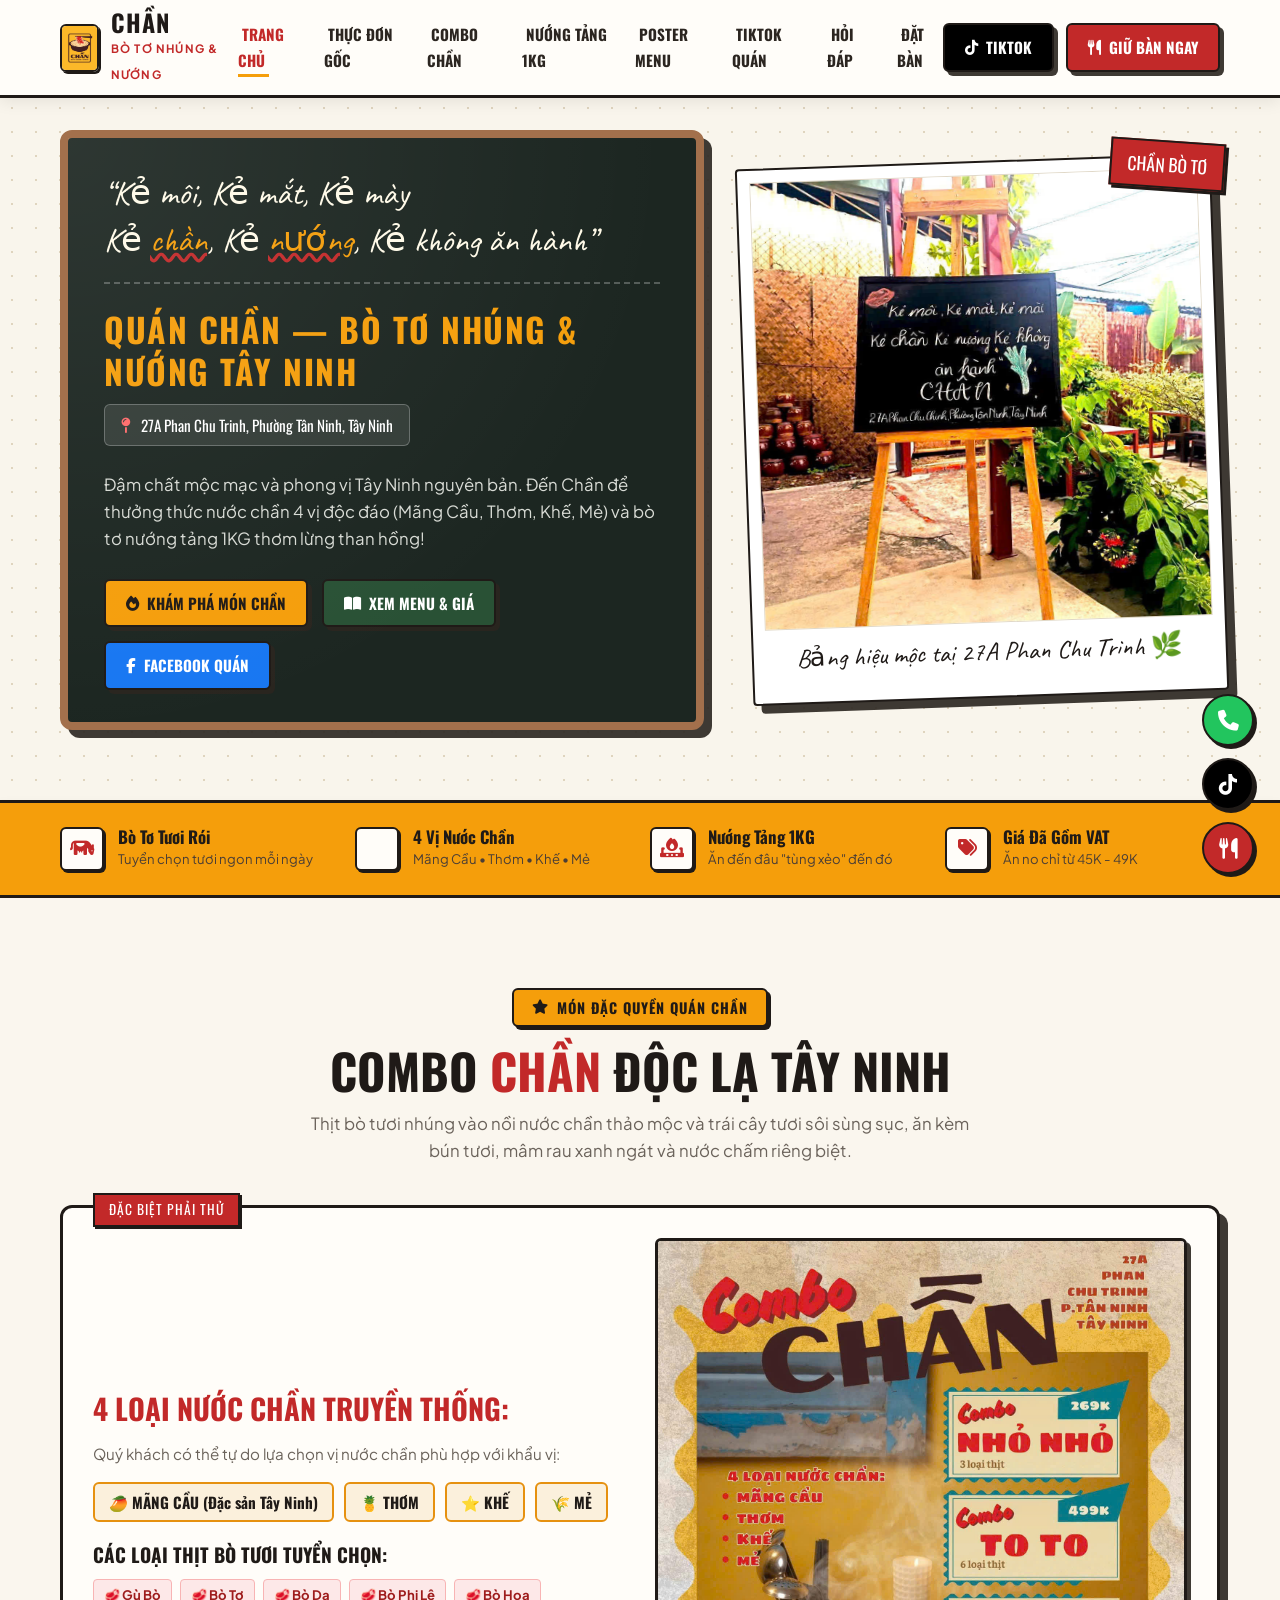
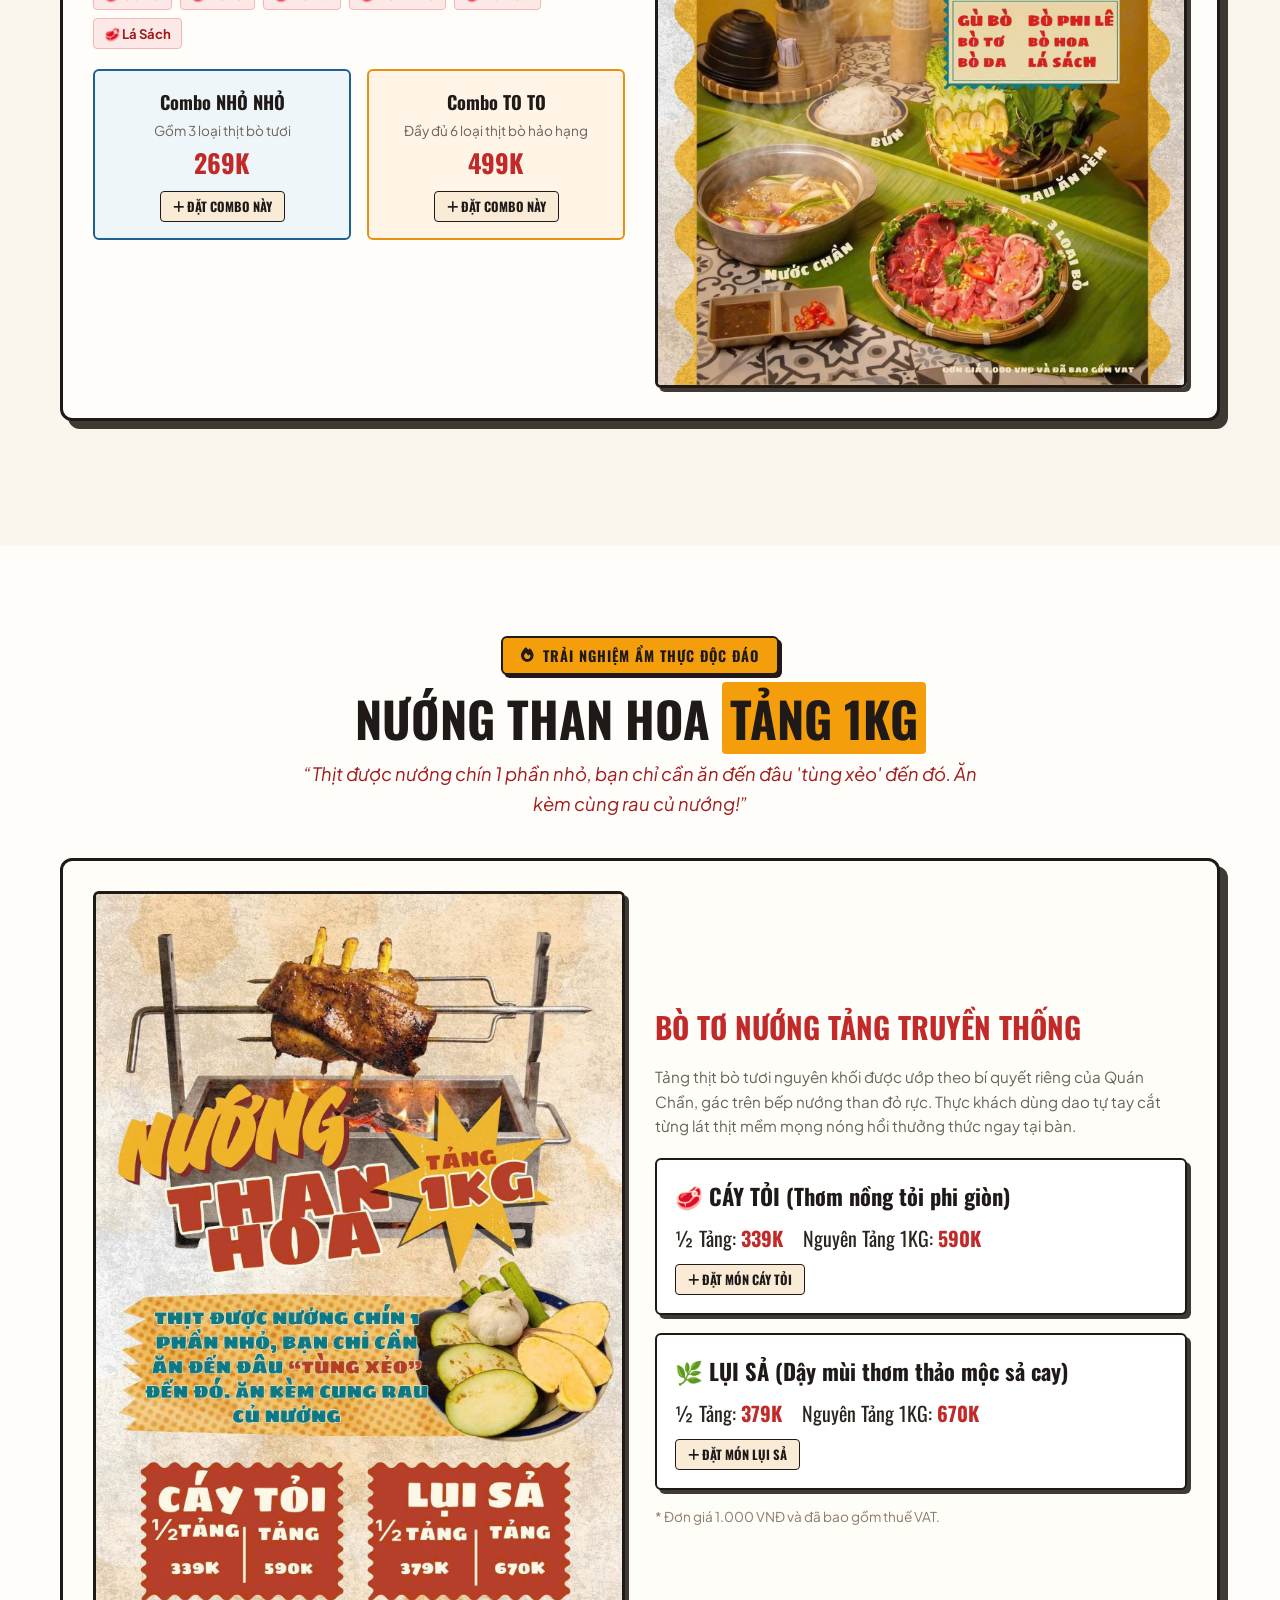
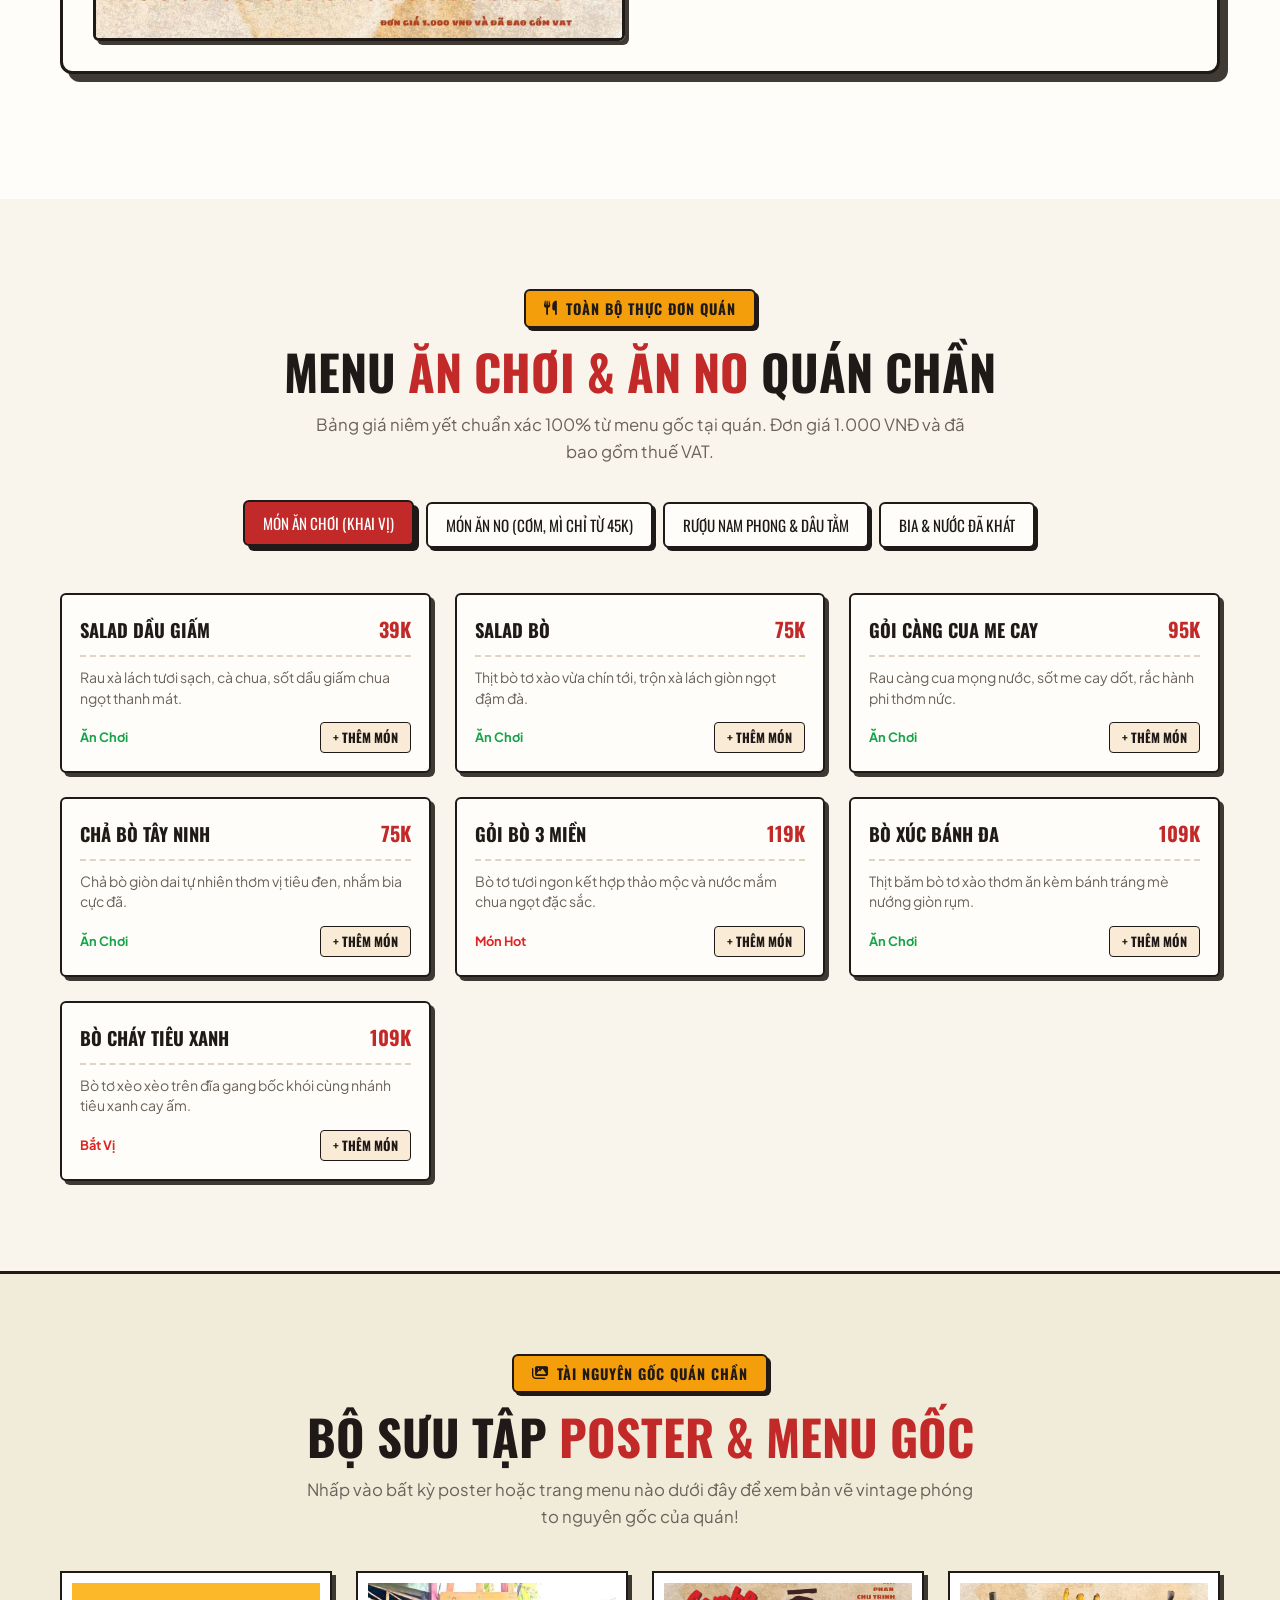
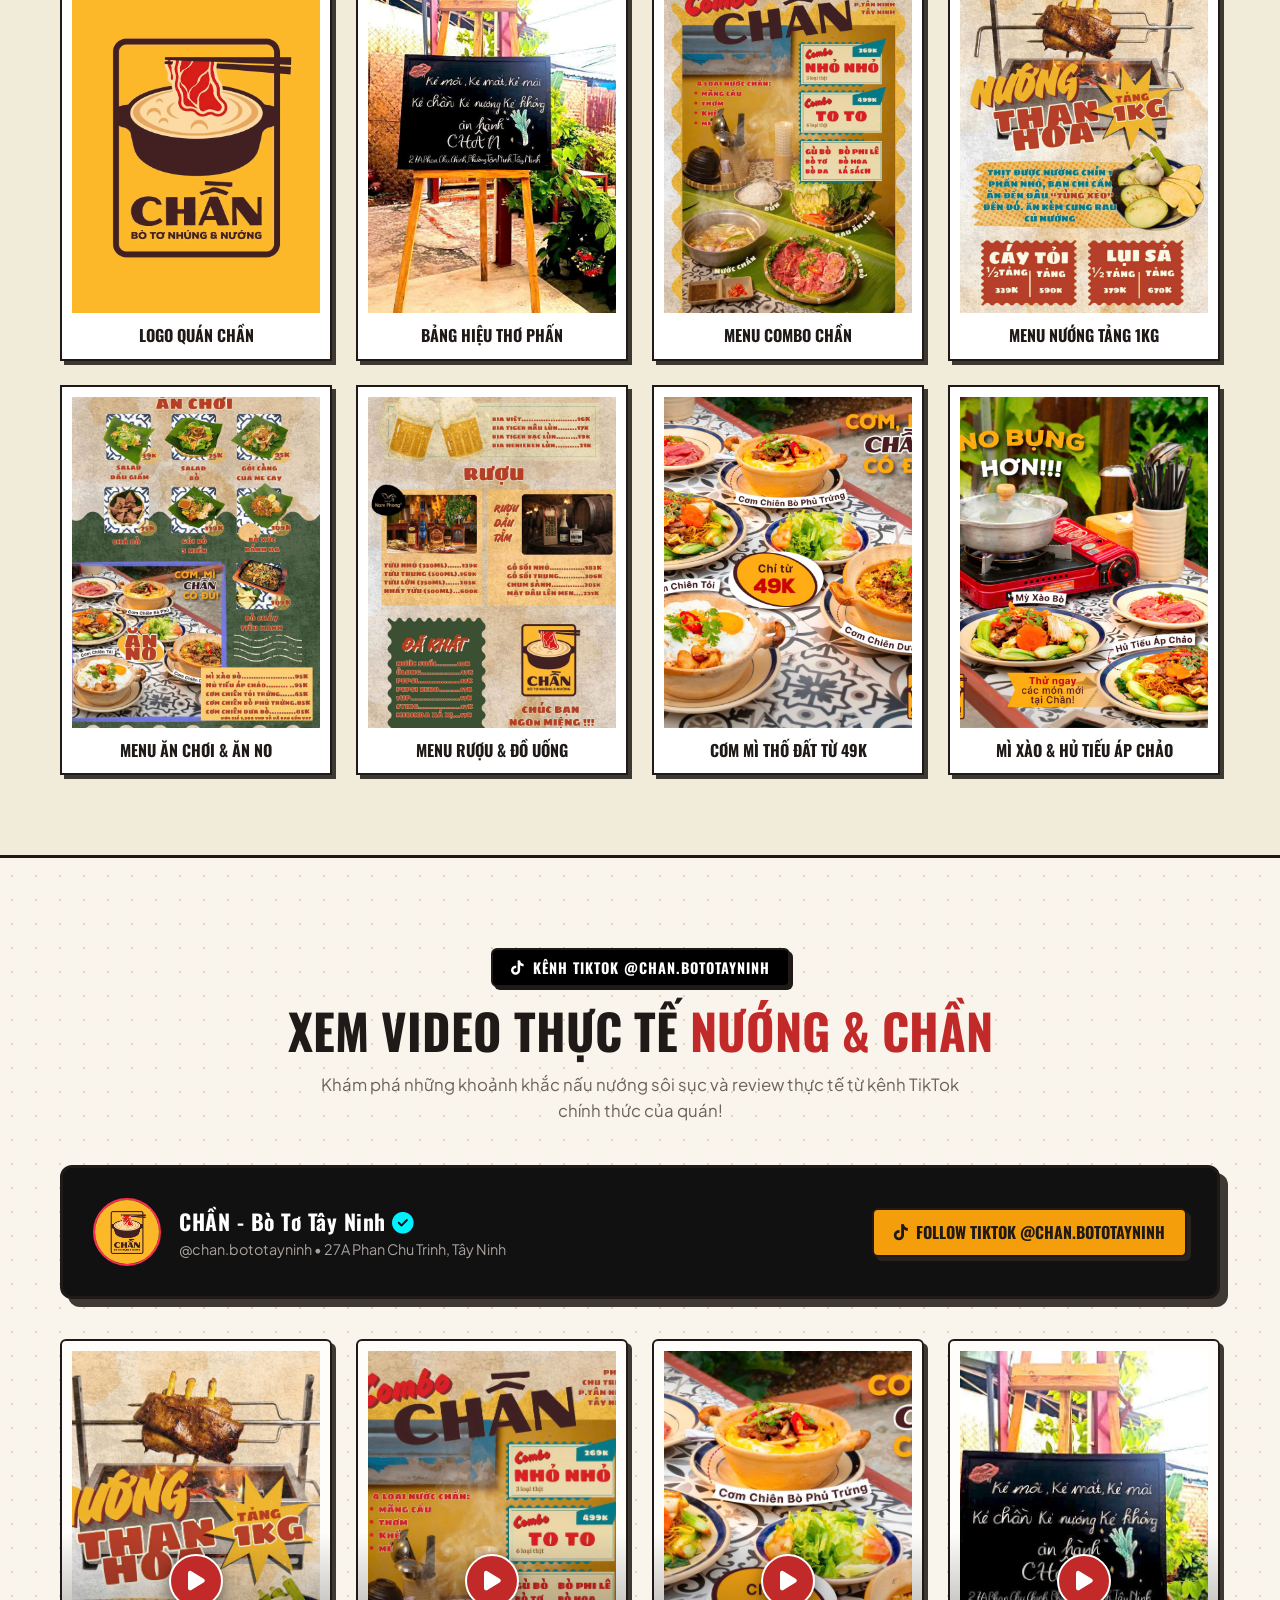
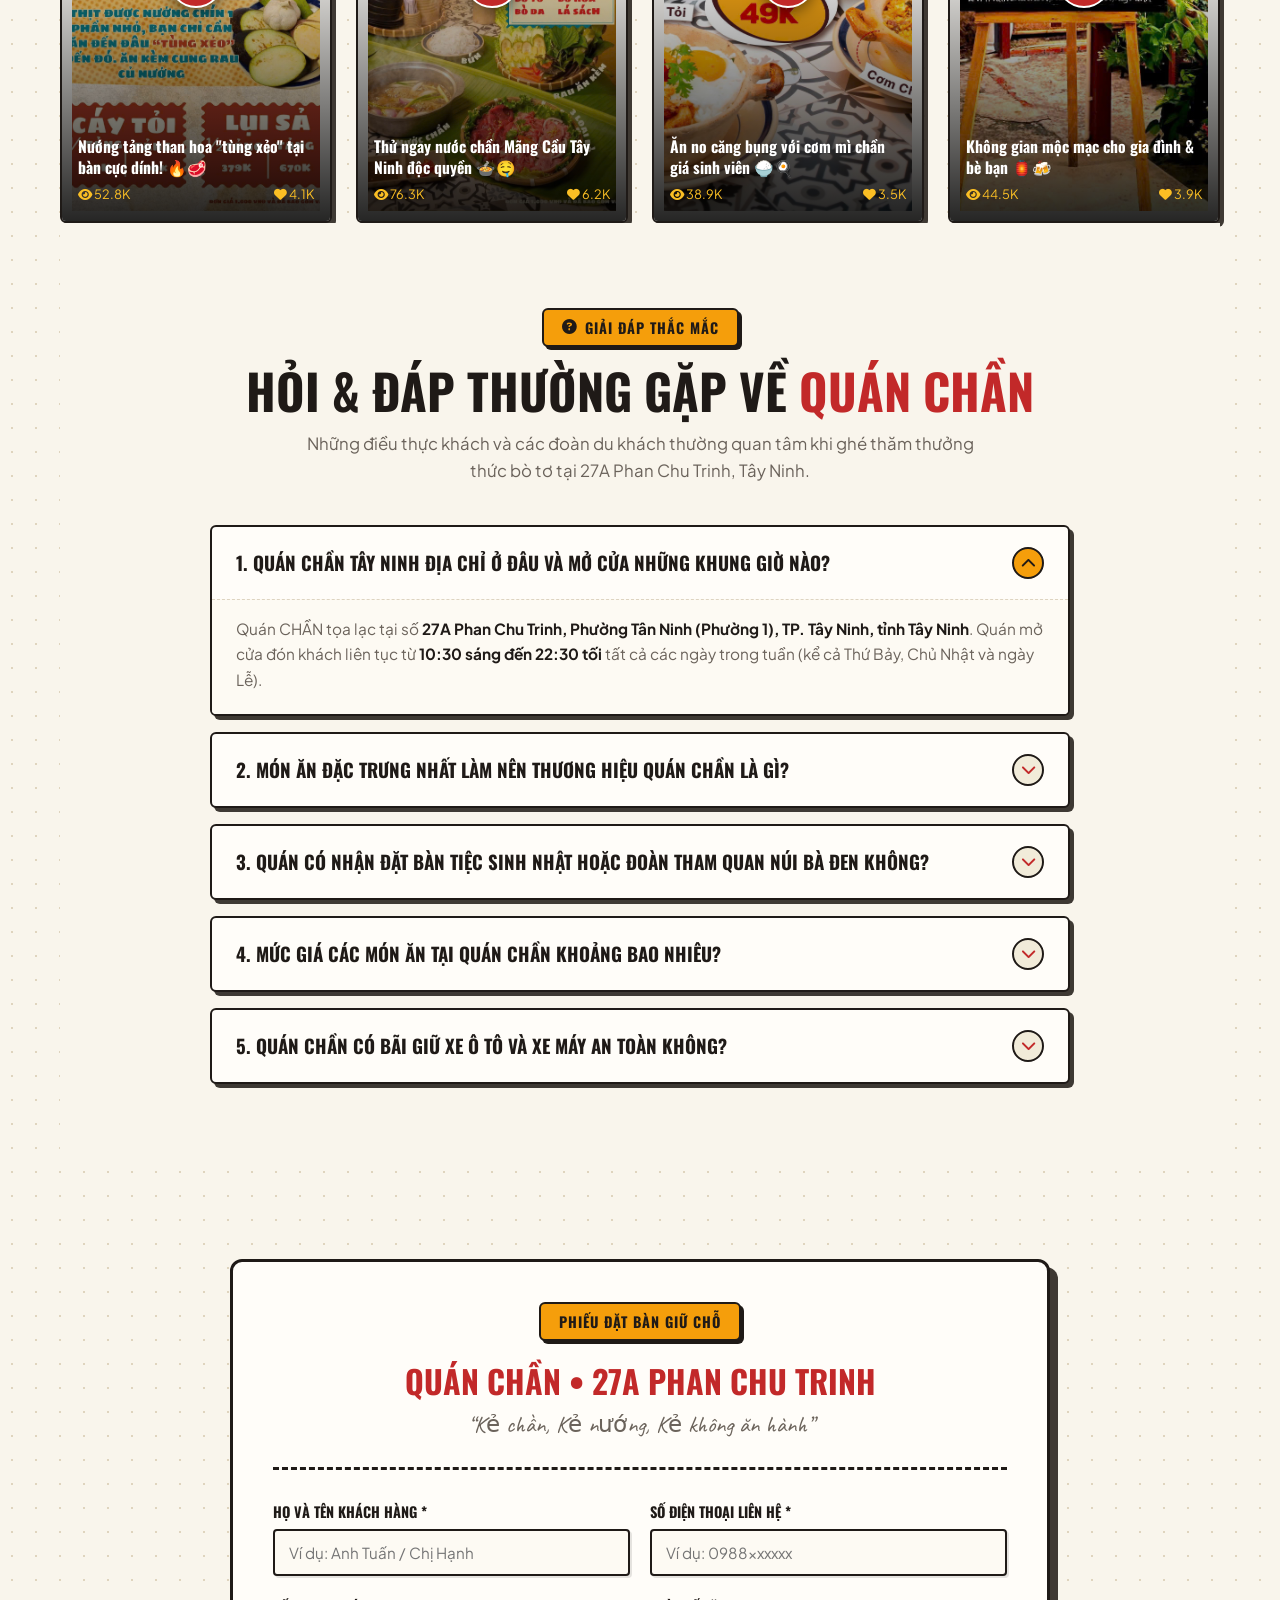
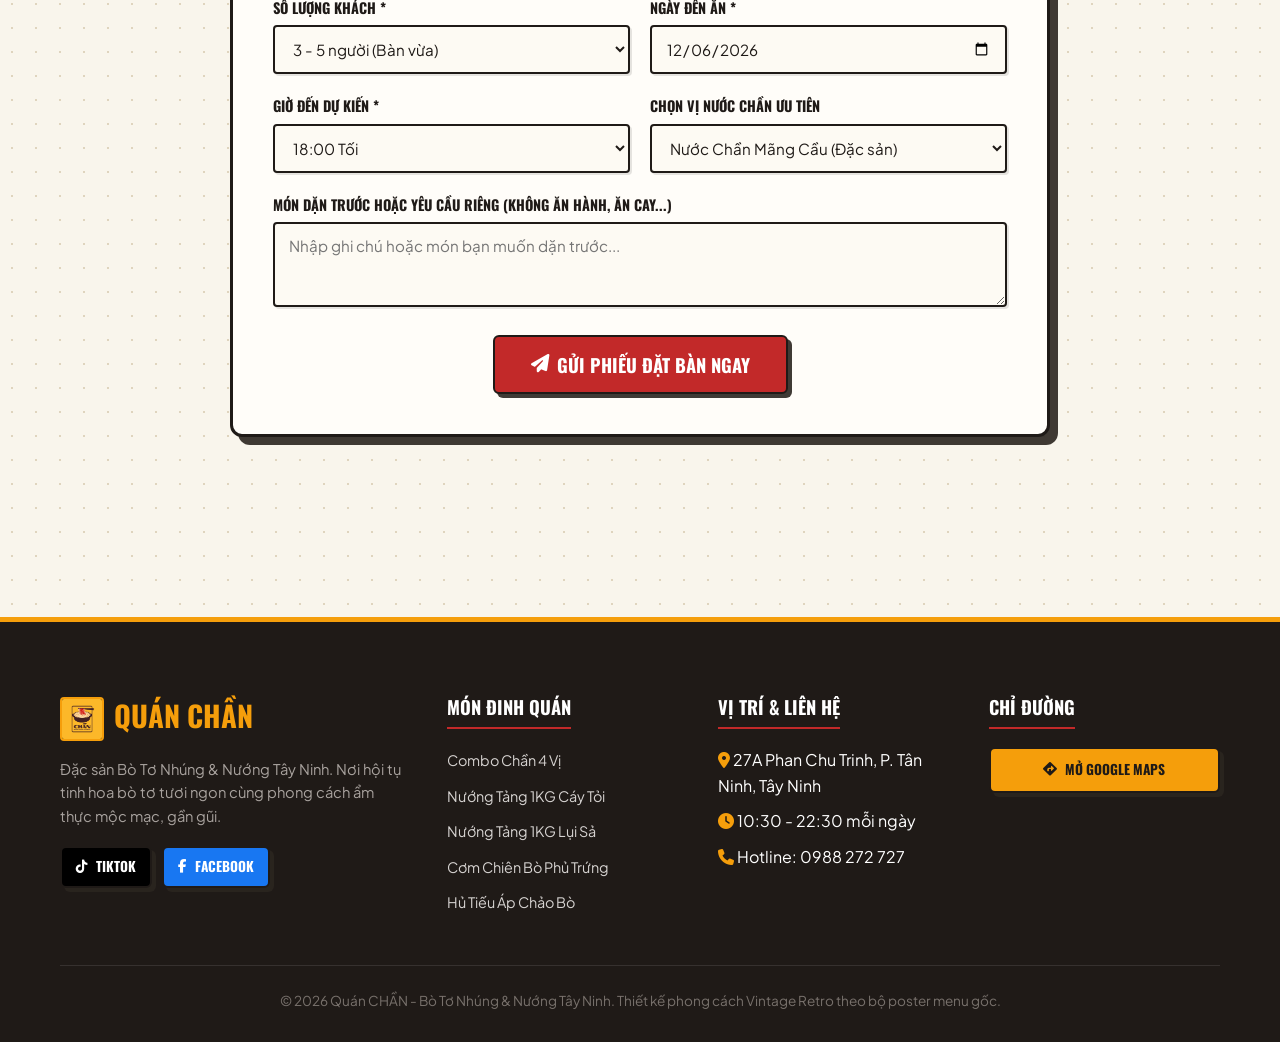
==== commit 42e4cc5c: "feat: complete vintage retro UI, full menu integration, SEO FAQ and sitemap for chan-langdingpage.ve" ====
--- a/index.html
+++ b/index.html
@@ -1,75 +1,278 @@
 <!DOCTYPE html>
-<html lang="vi">
+<html lang="vi" prefix="og: https://ogp.me/ns#">
 <head>
   <meta charset="UTF-8">
   <meta name="viewport" content="width=device-width, initial-scale=1.0">
-  <title>CHẦN - Bò Tơ Nhúng & Nướng Tây Ninh | Phong Cách Vintage Chuẩn Vị</title>
-  <meta name="description" content="Quán CHẦN - Bò Tơ Nhúng & Nướng tại 27A Phan Chu Trinh, Tây Ninh. Khám phá Combo Chần 4 loại nước (Mãng Cầu, Thơm, Khế, Mẻ), Nướng than hoa tảng 1KG 'tùng xẻo' và menu ăn chơi, ăn no phong cách vintage độc đáo.">
-  <meta name="keywords" content="quán chần, chần bò tơ tây ninh, bò tơ tây ninh, bò tơ nhúng mãng cầu, bò nướng tảng 1kg, 27A Phan Chu Trinh">
-
-  <!-- OpenGraph Tags -->
-  <meta property="og:title" content="CHẦN - Bò Tơ Nhúng & Nướng Tây Ninh">
-  <meta property="og:description" content="Kẻ môi, Kẻ mắt, Kẻ mày - Kẻ chần, Kẻ nướng, Kẻ không ăn hành ghé ngay Quán CHẦN Tây Ninh!">
-  <meta property="og:image" content="./assets/images/logo-chan.jpg">
-
-  <!-- Favicon -->
+  <meta http-equiv="X-UA-Compatible" content="IE=edge">
+  
+  <!-- Primary Meta Tags -->
+  <title>QUÁN CHẦN - Bò Tơ Nhúng & Nướng Tây Ninh | Đặc Sản 27A Phan Chu Trinh</title>
+  <meta name="title" content="QUÁN CHẦN - Bò Tơ Nhúng & Nướng Tây Ninh | Đặc Sản 27A Phan Chu Trinh">
+  <meta name="description" content="Quán CHẦN chuyên đặc sản Bò Tơ Tây Ninh tại 27A Phan Chu Trinh. Thưởng thức Combo Chần 4 vị (Mãng Cầu, Thơm, Khế, Mẻ), Bò nướng than hoa tảng 1KG tùng xẻo tại bàn và các món cơm thố chỉ từ 45K. Hotline đặt bàn: 0988 272 727.">
+  <meta name="keywords" content="quán chần, chần bò tơ tây ninh, bò tơ tây ninh, bò tơ 27a phan chu trinh, ăn gì ở tây ninh, đặc sản tây ninh, quán bò tơ ngon tây ninh, bò nướng tảng tây ninh, bò nhúng mãng cầu, lẩu bò tây ninh, bò tơ nướng than hoa">
+  <meta name="author" content="Quán CHẦN - Bò Tơ Nhúng &amp; Nướng Tây Ninh">
+  <link rel="canonical" href="https://chan-langdingpage.vercel.app/">
+
+  <!-- Geo & Local Business SEO Tags (Tây Ninh) -->
+  <meta name="geo.region" content="VN-37">
+  <meta name="geo.placename" content="Thành phố Tây Ninh, Tỉnh Tây Ninh">
+  <meta name="geo.position" content="11.309062;106.096324">
+  <meta name="ICBM" content="11.309062, 106.096324">
+  <meta name="theme-color" content="#f59e0b">
+
+  <!-- Open Graph / Facebook -->
+  <meta property="og:type" content="restaurant.restaurant">
+  <meta property="og:url" content="https://chan-langdingpage.vercel.app/">
+  <meta property="og:title" content="QUÁN CHẦN - Bò Tơ Nhúng & Nướng Tây Ninh | Đặc Sản Trứ Danh">
+  <meta property="og:description" content="Kẻ môi, Kẻ mắt, Kẻ mày — Kẻ chần, Kẻ nướng, Kẻ không ăn hành ghé ngay Quán CHẦN tại 27A Phan Chu Trinh, Tây Ninh!">
+  <meta property="og:image" content="https://chan-langdingpage.vercel.app/assets/images/logo-chan.jpg">
+  <meta property="og:image:width" content="1200">
+  <meta property="og:image:height" content="630">
+  <meta property="og:image:alt" content="Logo Quán CHẦN - Bò Tơ Nhúng & Nướng Tây Ninh">
+  <meta property="og:site_name" content="Quán CHẦN Tây Ninh">
+  <meta property="og:locale" content="vi_VN">
+  <meta property="restaurant:contact_info:street_address" content="27A Phan Chu Trinh, Phường Tân Ninh">
+  <meta property="restaurant:contact_info:locality" content="Thành phố Tây Ninh">
+  <meta property="restaurant:contact_info:region" content="Tây Ninh">
+  <meta property="restaurant:contact_info:country_name" content="Việt Nam">
+  <meta property="restaurant:contact_info:phone_number" content="0988 272 727">
+
+  <!-- Twitter Cards -->
+  <meta name="twitter:card" content="summary_large_image">
+  <meta name="twitter:title" content="QUÁN CHẦN - Bò Tơ Nhúng & Nướng Tây Ninh">
+  <meta name="twitter:description" content="Đặc sản bò tơ nhúng mãng cầu, bò nướng tảng than hoa 1KG tùng xẻo tại bàn cực dính!">
+  <meta name="twitter:image" content="https://chan-langdingpage.vercel.app/assets/images/logo-chan.jpg">
+
+  <!-- Favicon & Icons -->
   <link rel="icon" type="image/jpeg" href="./assets/images/logo-chan.jpg">
-
-  <!-- Font Awesome -->
+  <link rel="apple-touch-icon" href="./assets/images/logo-chan.jpg">
+
+  <!-- Preconnect Fonts -->
+  <link rel="preconnect" href="https://fonts.googleapis.com">
+  <link rel="preconnect" href="https://fonts.gstatic.com" crossorigin>
+
+  <!-- Font Awesome Icons -->
   <link rel="stylesheet" href="https://cdnjs.cloudflare.com/ajax/libs/font-awesome/6.5.1/css/all.min.css">
 
   <!-- Custom Stylesheet -->
   <link rel="stylesheet" href="./assets/css/style.css">
 
-  <!-- Schema.org JSON-LD -->
+  <!-- Schema.org Comprehensive Structured Data (JSON-LD) -->
   <script type="application/ld+json">
   {
     "@context": "https://schema.org",
-    "@type": "Restaurant",
-    "name": "CHẦN - Bò Tơ Nhúng & Nướng",
-    "image": "./assets/images/logo-chan.jpg",
-    "address": {
-      "@type": "PostalAddress",
-      "streetAddress": "27A Phan Chu Trinh, Phường Tân Ninh (Phường 1)",
-      "addressLocality": "Thành phố Tây Ninh",
-      "addressRegion": "Tây Ninh",
-      "addressCountry": "VN"
-    },
-    "servesCuisine": "Bò Tơ Tây Ninh, Bò Nhúng Mãng Cầu/Thơm/Khế/Mẻ, Bò Nướng Tảng Than Hoa",
-    "priceRange": "39.000đ - 670.000đ",
-    "openingHours": "Mo-Su 10:30-22:30",
-    "sameAs": [
-      "https://www.tiktok.com/@chan.bototayninh",
-      "https://www.facebook.com/share/1EkMRU8dWK/"
+    "@graph": [
+      {
+        "@type": ["Restaurant", "FoodEstablishment"],
+        "@id": "https://chan-langdingpage.vercel.app/#restaurant",
+        "name": "QUÁN CHẦN - Bò Tơ Nhúng & Nướng Tây Ninh",
+        "alternateName": ["Quán Chần", "Chần Bò Tơ Tây Ninh", "Chần - Bò Tơ Nhúng & Nướng"],
+        "url": "https://chan-langdingpage.vercel.app/",
+        "logo": "https://chan-langdingpage.vercel.app/assets/images/logo-chan.jpg",
+        "image": [
+          "https://chan-langdingpage.vercel.app/assets/images/logo-chan.jpg",
+          "https://chan-langdingpage.vercel.app/assets/images/menu-combo-chan.jpg",
+          "https://chan-langdingpage.vercel.app/assets/images/menu-nuong-tang.jpg",
+          "https://chan-langdingpage.vercel.app/assets/images/bang-hieu-chan.jpg"
+        ],
+        "description": "Quán CHẦN chuyên phục vụ các món bò tơ tươi ngon thượng hạng tại Tây Ninh: Combo Chần 4 loại nước (Mãng Cầu, Thơm, Khế, Mẻ), Bò nướng than hoa tảng 1KG tùng xẻo, cơm thố đất, mì xào bò và rượu Nam Phong truyền thống.",
+        "telephone": "+84988272727",
+        "priceRange": "39.000đ - 670.000đ",
+        "servesCuisine": [
+          "Ẩm thực Tây Ninh",
+          "Bò Tơ Tây Ninh",
+          "Bò Nhúng Nước Mãng Cầu",
+          "Món Nướng Than Hoa",
+          "Món Ăn Gia Đình"
+        ],
+        "currenciesAccepted": "VND",
+        "paymentAccepted": "Tiền mặt, Chuyển khoản ngân hàng, Quét mã QR",
+        "acceptsReservations": "True",
+        "address": {
+          "@type": "PostalAddress",
+          "streetAddress": "27A Phan Chu Trinh, Phường Tân Ninh (Phường 1)",
+          "addressLocality": "Thành phố Tây Ninh",
+          "addressRegion": "Tây Ninh",
+          "postalCode": "840000",
+          "addressCountry": "VN"
+        },
+        "geo": {
+          "@type": "GeoCoordinates",
+          "latitude": 11.309062,
+          "longitude": 106.096324
+        },
+        "openingHoursSpecification": [
+          {
+            "@type": "OpeningHoursSpecification",
+            "dayOfWeek": [
+              "Monday",
+              "Tuesday",
+              "Wednesday",
+              "Thursday",
+              "Friday",
+              "Saturday",
+              "Sunday"
+            ],
+            "opens": "10:30",
+            "closes": "22:30"
+          }
+        ],
+        "hasMenu": {
+          "@type": "Menu",
+          "name": "Thực Đơn Quán CHẦN",
+          "hasMenuSection": [
+            {
+              "@type": "MenuSection",
+              "name": "Combo Chần 4 Vị",
+              "hasMenuItem": [
+                {
+                  "@type": "MenuItem",
+                  "name": "Combo Chần Nhỏ Nhỏ (3 loại thịt)",
+                  "description": "Thịt bò tươi nhúng nước sốt Mãng Cầu/Thơm/Khế/Mẻ kèm bún và rau rừng",
+                  "offers": { "@type": "Offer", "price": "269000", "priceCurrency": "VND" }
+                },
+                {
+                  "@type": "MenuItem",
+                  "name": "Combo Chần To To (6 loại thịt)",
+                  "description": "Gù bò, bò tơ, bò da, bò phi lê, bò hoa, lá sách hảo hạng",
+                  "offers": { "@type": "Offer", "price": "499000", "priceCurrency": "VND" }
+                }
+              ]
+            },
+            {
+              "@type": "MenuSection",
+              "name": "Nướng Than Hoa Tảng 1KG",
+              "hasMenuItem": [
+                {
+                  "@type": "MenuItem",
+                  "name": "Bò Tơ Nướng Tảng Cáy Tỏi",
+                  "description": "Nướng tảng than hoa ăn đến đâu tùng xẻo đến đó ăn kèm rau củ nướng",
+                  "offers": { "@type": "Offer", "price": "590000", "priceCurrency": "VND" }
+                },
+                {
+                  "@type": "MenuItem",
+                  "name": "Bò Tơ Nướng Tảng Lụi Sả",
+                  "description": "Thịt bò tơ tẩm ướp sả ớt nướng than thơm nức",
+                  "offers": { "@type": "Offer", "price": "670000", "priceCurrency": "VND" }
+                }
+              ]
+            }
+          ]
+        },
+        "aggregateRating": {
+          "@type": "AggregateRating",
+          "ratingValue": "4.9",
+          "bestRating": "5",
+          "ratingCount": "328",
+          "reviewCount": "215"
+        },
+        "sameAs": [
+          "https://www.tiktok.com/@chan.bototayninh",
+          "https://www.facebook.com/share/1EkMRU8dWK/"
+        ]
+      },
+      {
+        "@type": "FAQPage",
+        "@id": "https://chan-langdingpage.vercel.app/#faq",
+        "mainEntity": [
+          {
+            "@type": "Question",
+            "name": "Quán CHẦN Tây Ninh địa chỉ ở đâu và mở cửa những khung giờ nào?",
+            "acceptedAnswer": {
+              "@type": "Answer",
+              "text": "Quán CHẦN tọa lạc tại số 27A Phan Chu Trinh, Phường Tân Ninh (Phường 1), TP. Tây Ninh, tỉnh Tây Ninh. Quán mở cửa đón khách liên tục từ 10:30 sáng đến 22:30 tối tất cả các ngày trong tuần (kể cả Thứ Bảy, Chủ Nhật và ngày Lễ)."
+            }
+          },
+          {
+            "@type": "Question",
+            "name": "Món đặc sản đặc trưng nhất tại Quán Chần là món gì?",
+            "acceptedAnswer": {
+              "@type": "Answer",
+              "text": "Hai món làm nên tên tuổi của Quán Chần là: 1) Combo Chần 4 loại nước chần tự chọn (nổi bật nhất là nước chần Mãng Cầu Tây Ninh, Thơm, Khế, Mẻ ăn kèm gù bò, bò phi lê, bò da, lá sách); 2) Bò nướng than hoa tảng 1KG (Cáy Tỏi và Lụi Sả) với phong cách 'ăn đến đâu tùng xẻo đến đó'."
+            }
+          },
+          {
+            "@type": "Question",
+            "name": "Quán Chần có nhận đặt bàn trước cho đoàn du lịch Núi Bà Đen hoặc tiệc sinh nhật không?",
+            "acceptedAnswer": {
+              "@type": "Answer",
+              "text": "Có. Quán CHẦN có không gian rộng rãi, thoáng mát, rất phù hợp cho đoàn du khách tham quan Núi Bà Đen, tiệc liên hoan công ty và sinh nhật gia đình. Quý khách có thể đặt bàn trực tuyến trên website hoặc gọi trực tiếp Hotline 0988 272 727 để được giữ vị trí ngồi đẹp nhất."
+            }
+          },
+          {
+            "@type": "Question",
+            "name": "Mức giá các món ăn tại Quán Chần như thế nào?",
+            "acceptedAnswer": {
+              "@type": "Answer",
+              "text": "Mức giá tại Quán Chần rất hợp lý và minh bạch, đã bao gồm thuế VAT: Các món ăn no như cơm chiên thố đất chỉ từ 45K - 49K, mì xào bò 95K, các món ăn chơi từ 39K - 119K, Combo Chần cho nhóm từ 269K (nhỏ) đến 499K (to to 6 loại thịt)."
+            }
+          },
+          {
+            "@type": "Question",
+            "name": "Quán có bãi đỗ xe ô tô và xe máy không?",
+            "acceptedAnswer": {
+              "@type": "Answer",
+              "text": "Quán CHẦN có khu vực đỗ xe máy và bãi đậu ô tô rộng rãi, an toàn, có nhân viên hỗ trợ dắt xe và trông giữ chu đáo hoàn toàn miễn phí cho thực khách."
+            }
+          }
+        ]
+      },
+      {
+        "@type": "BreadcrumbList",
+        "itemListElement": [
+          {
+            "@type": "ListItem",
+            "position": 1,
+            "name": "Trang Chủ",
+            "item": "https://chan-langdingpage.vercel.app/"
+          },
+          {
+            "@type": "ListItem",
+            "position": 2,
+            "name": "Thực Đơn Quán Chần",
+            "item": "https://chan-langdingpage.vercel.app/#menu-chinh"
+          },
+          {
+            "@type": "ListItem",
+            "position": 3,
+            "name": "Đặt Bàn Quán Chần",
+            "item": "https://chan-langdingpage.vercel.app/#dat-ban"
+          }
+        ]
+      }
     ]
   }
   </script>
 </head>
 <body>
 
+
   <!-- ================= SITE HEADER ================= -->
   <header class="site-header" id="siteHeader">
     <div class="container nav-container">
       <a href="#trang-chu" class="brand-logo" aria-label="Quán Chần Bò Tơ Tây Ninh">
         <div class="logo-img-wrapper">
-          <img src="./assets/images/logo-chan.jpg" alt="Logo Quán Chần">
+          <img src="./assets/images/logo-chan.jpg" alt="Logo Quán Chần Bò Tơ Tây Ninh" width="48" height="48">
         </div>
         <div class="logo-text">
-          <h1>CHẦN</h1>
+          <span style="font-family: var(--font-retro-heading); font-size: 1.5rem; font-weight: 800; color: var(--vintage-dark); letter-spacing: 1px; display: block; line-height: 1;">CHẦN</span>
           <span>BÒ TƠ NHÚNG & NƯỚNG</span>
         </div>
       </a>
 
       <!-- Navigation Links -->
-      <ul class="nav-links">
-        <li><a href="#trang-chu" class="nav-link active">Trang Chủ</a></li>
-        <li><a href="#menu-chinh" class="nav-link">Thực Đơn Gốc</a></li>
-        <li><a href="#combo-chan" class="nav-link">Combo Chần</a></li>
-        <li><a href="#nuong-tang" class="nav-link">Nướng Tảng 1KG</a></li>
-        <li><a href="#bo-suu-tap" class="nav-link">Poster Menu</a></li>
-        <li><a href="#tiktok-chan" class="nav-link">TikTok Quán</a></li>
-        <li><a href="#dat-ban" class="nav-link">Đặt Bàn</a></li>
-      </ul>
+      <nav aria-label="Menu điều hướng chính">
+        <ul class="nav-links">
+          <li><a href="#trang-chu" class="nav-link active">Trang Chủ</a></li>
+          <li><a href="#menu-chinh" class="nav-link">Thực Đơn Gốc</a></li>
+          <li><a href="#combo-chan" class="nav-link">Combo Chần</a></li>
+          <li><a href="#nuong-tang" class="nav-link">Nướng Tảng 1KG</a></li>
+          <li><a href="#bo-suu-tap" class="nav-link">Poster Menu</a></li>
+          <li><a href="#tiktok-chan" class="nav-link">TikTok Quán</a></li>
+          <li><a href="#faq-chan" class="nav-link">Hỏi Đáp</a></li>
+          <li><a href="#dat-ban" class="nav-link">Đặt Bàn</a></li>
+        </ul>
+      </nav>
 
       <!-- Nav Actions -->
       <div class="nav-actions">
@@ -86,6 +289,7 @@
     </div>
   </header>
 
+  <main id="mainContent">
   <!-- ================= HERO SECTION (VINTAGE VIBES) ================= -->
   <section class="hero-vintage" id="trang-chu">
     <div class="container">
@@ -96,9 +300,9 @@
             “Kẻ môi, Kẻ mắt, Kẻ mày <br>
             Kẻ <span class="chalk-highlight">chần</span>, Kẻ <span class="chalk-highlight">nướng</span>, Kẻ không ăn hành”
           </div>
-          <div style="font-family: var(--font-retro-heading); font-size: 2rem; color: var(--chan-yellow); margin-bottom: 12px; letter-spacing: 2px;">
-            QUÁN CHẦN
-          </div>
+          <h1 style="font-family: var(--font-retro-heading); font-size: 2.1rem; color: var(--chan-yellow); margin-bottom: 12px; letter-spacing: 1.5px; line-height: 1.25;">
+            QUÁN CHẦN — BÒ TƠ NHÚNG & NƯỚNG TÂY NINH
+          </h1>
           <div class="hero-address-badge">
             <i class="fa-solid fa-map-pin" style="color: #ff6b6b;"></i> 
             27A Phan Chu Trinh, Phường Tân Ninh, Tây Ninh
@@ -118,6 +322,7 @@
             </a>
           </div>
         </div>
+
 
         <!-- Hero Right: Polaroid Poster -->
         <div class="hero-photo-showcase">
@@ -613,9 +818,9 @@
 
       <div class="gallery-posters-grid">
         <!-- Poster 1: Logo -->
-        <div class="poster-item" data-full="./assets/images/logo-chan.jpg" data-caption="Logo Chính Thức: CHẦN - Bò Tơ Nhúng & Nướng">
+        <div class="poster-item" data-full="./assets/images/logo-chan.jpg" data-caption="Logo Chính Thức: CHẦN - Bò Tơ Nhúng & Nướng Tây Ninh">
           <div class="poster-thumb-box">
-            <img src="./assets/images/logo-chan.jpg" alt="Logo Quán Chần">
+            <img src="./assets/images/logo-chan.jpg" alt="Logo chính thức Quán Chần - Bò Tơ Nhúng và Nướng Tây Ninh" loading="lazy">
             <div class="poster-hover-overlay">
               <i class="fa-solid fa-magnifying-glass-plus"></i> Xem Phóng To
             </div>
@@ -626,7 +831,7 @@
         <!-- Poster 2: Chalkboard -->
         <div class="poster-item" data-full="./assets/images/bang-hieu-chan.jpg" data-caption="Bảng Hiệu Thơ Phấn Quán Chần 27A Phan Chu Trinh">
           <div class="poster-thumb-box">
-            <img src="./assets/images/bang-hieu-chan.jpg" alt="Bảng Hiệu Phấn Quán Chần">
+            <img src="./assets/images/bang-hieu-chan.jpg" alt="Bảng hiệu thơ phấn Quán Chần 27A Phan Chu Trinh Phường Tân Ninh Tây Ninh" loading="lazy">
             <div class="poster-hover-overlay">
               <i class="fa-solid fa-magnifying-glass-plus"></i> Xem Phóng To
             </div>
@@ -637,7 +842,7 @@
         <!-- Poster 3: Combo Chần -->
         <div class="poster-item" data-full="./assets/images/menu-combo-chan.jpg" data-caption="Menu Combo Chần 4 Loại Nước: Mãng Cầu, Thơm, Khế, Mẻ">
           <div class="poster-thumb-box">
-            <img src="./assets/images/menu-combo-chan.jpg" alt="Menu Combo Chần">
+            <img src="./assets/images/menu-combo-chan.jpg" alt="Thực đơn Combo Chần 4 loại nước Mãng Cầu Thơm Khế Mẻ bò tơ Tây Ninh" loading="lazy">
             <div class="poster-hover-overlay">
               <i class="fa-solid fa-magnifying-glass-plus"></i> Xem Phóng To
             </div>
@@ -648,7 +853,7 @@
         <!-- Poster 4: Nướng Tảng 1KG -->
         <div class="poster-item" data-full="./assets/images/menu-nuong-tang.jpg" data-caption="Menu Nướng Than Hoa Tảng 1KG Cáy Tỏi & Lụi Sả">
           <div class="poster-thumb-box">
-            <img src="./assets/images/menu-nuong-tang.jpg" alt="Menu Nướng Tảng 1KG">
+            <img src="./assets/images/menu-nuong-tang.jpg" alt="Thực đơn Bò tơ nướng than hoa tảng 1KG Cáy Tỏi Lụi Sả tùng xẻo Quán Chần" loading="lazy">
             <div class="poster-hover-overlay">
               <i class="fa-solid fa-magnifying-glass-plus"></i> Xem Phóng To
             </div>
@@ -659,7 +864,7 @@
         <!-- Poster 5: Món Ăn Chơi & Ăn No -->
         <div class="poster-item" data-full="./assets/images/menu-an-choi-no.jpg" data-caption="Menu Món Ăn Chơi & Ăn No Cơm Thố Đất Quán Chần">
           <div class="poster-thumb-box">
-            <img src="./assets/images/menu-an-choi-no.jpg" alt="Menu Ăn Chơi & Ăn No">
+            <img src="./assets/images/menu-an-choi-no.jpg" alt="Thực đơn món ăn chơi khai vị và cơm thố đất ăn no Quán Chần Tây Ninh" loading="lazy">
             <div class="poster-hover-overlay">
               <i class="fa-solid fa-magnifying-glass-plus"></i> Xem Phóng To
             </div>
@@ -670,7 +875,7 @@
         <!-- Poster 6: Rượu & Thức Uống -->
         <div class="poster-item" data-full="./assets/images/menu-do-uong-ruou.jpg" data-caption="Menu Rượu Nam Phong, Rượu Dâu Tằm & Bia Đã Khát">
           <div class="poster-thumb-box">
-            <img src="./assets/images/menu-do-uong-ruou.jpg" alt="Menu Rượu & Đồ Uống">
+            <img src="./assets/images/menu-do-uong-ruou.jpg" alt="Thực đơn Rượu Nam Phong Rượu Dâu Tằm ủ sồi và bia giải khát Quán Chần" loading="lazy">
             <div class="poster-hover-overlay">
               <i class="fa-solid fa-magnifying-glass-plus"></i> Xem Phóng To
             </div>
@@ -681,7 +886,7 @@
         <!-- Poster 7: Cơm & Mì Thố Đất -->
         <div class="poster-item" data-full="./assets/images/mon-com-mi.jpg" data-caption="Poster Món Cơm Chiên Bò Phủ Trứng & Thố Đất Chỉ Từ 49K">
           <div class="poster-thumb-box">
-            <img src="./assets/images/mon-com-mi.jpg" alt="Poster Món Cơm Mì">
+            <img src="./assets/images/mon-com-mi.jpg" alt="Poster Cơm chiên bò phủ trứng thố đất giá rẻ chỉ từ 45K 49K Quán Chần" loading="lazy">
             <div class="poster-hover-overlay">
               <i class="fa-solid fa-magnifying-glass-plus"></i> Xem Phóng To
             </div>
@@ -692,7 +897,7 @@
         <!-- Poster 8: Hủ Tiếu & Mì Xào Bò -->
         <div class="poster-item" data-full="./assets/images/mon-hu-tieu-bo.jpg" data-caption="Poster Món Mì Xào Bò & Hủ Tiếu Áp Chảo Bò Tơ">
           <div class="poster-thumb-box">
-            <img src="./assets/images/mon-hu-tieu-bo.jpg" alt="Poster Hủ Tiếu Áp Chảo">
+            <img src="./assets/images/mon-hu-tieu-bo.jpg" alt="Poster Mì xào bò tơ và Hủ tiếu áp chảo giòn thơm Quán Chần Tây Ninh" loading="lazy">
             <div class="poster-hover-overlay">
               <i class="fa-solid fa-magnifying-glass-plus"></i> Xem Phóng To
             </div>
@@ -801,11 +1006,93 @@
           </div>
         </div>
       </div>
+  <!-- ================= FAQ SECTION (CÂU HỎI THƯỜNG GẶP - CHUẨN GOOGLE SEO) ================= -->
+  <section class="faq-section" id="faq-chan" aria-label="Hỏi đáp thường gặp về Quán Chần Tây Ninh">
+    <div class="container">
+      <div class="text-center">
+        <div class="vintage-badge">
+          <i class="fa-solid fa-circle-question"></i> Giải Đáp Thắc Mắc
+        </div>
+        <h2 class="section-title">
+          Hỏi & Đáp Thường Gặp Về <span class="highlight-red">Quán CHẦN</span>
+        </h2>
+        <p class="section-subtitle">
+          Những điều thực khách và các đoàn du khách thường quan tâm khi ghé thăm thưởng thức bò tơ tại 27A Phan Chu Trinh, Tây Ninh.
+        </p>
+      </div>
+
+      <div class="faq-container">
+        <!-- FAQ 1 -->
+        <article class="faq-item active">
+          <div class="faq-question">
+            <h3>1. Quán CHẦN Tây Ninh địa chỉ ở đâu và mở cửa những khung giờ nào?</h3>
+            <div class="faq-toggle-icon"><i class="fa-solid fa-chevron-down"></i></div>
+          </div>
+          <div class="faq-answer">
+            <p>
+              Quán CHẦN tọa lạc tại số <strong>27A Phan Chu Trinh, Phường Tân Ninh (Phường 1), TP. Tây Ninh, tỉnh Tây Ninh</strong>. Quán mở cửa đón khách liên tục từ <strong>10:30 sáng đến 22:30 tối</strong> tất cả các ngày trong tuần (kể cả Thứ Bảy, Chủ Nhật và ngày Lễ).
+            </p>
+          </div>
+        </article>
+
+        <!-- FAQ 2 -->
+        <article class="faq-item">
+          <div class="faq-question">
+            <h3>2. Món ăn đặc trưng nhất làm nên thương hiệu Quán Chần là gì?</h3>
+            <div class="faq-toggle-icon"><i class="fa-solid fa-chevron-down"></i></div>
+          </div>
+          <div class="faq-answer">
+            <p>
+              Hai món "signature" nức tiếng nhất của quán là: <strong>Combo Chần 4 loại nước</strong> (đặc biệt là nước chần Mãng Cầu Tây Ninh, Thơm, Khế, Mẻ ăn cùng 6 loại thịt bò tươi hảo hạng) và <strong>Bò Nướng Than Hoa Tảng 1KG</strong> (Cáy Tỏi & Lụi Sả) theo phong cách độc đáo <em>"thịt nướng chín 1 phần nhỏ, ăn đến đâu tùng xẻo đến đó"</em>.
+            </p>
+          </div>
+        </article>
+
+        <!-- FAQ 3 -->
+        <article class="faq-item">
+          <div class="faq-question">
+            <h3>3. Quán có nhận đặt bàn tiệc sinh nhật hoặc đoàn tham quan Núi Bà Đen không?</h3>
+            <div class="faq-toggle-icon"><i class="fa-solid fa-chevron-down"></i></div>
+          </div>
+          <div class="faq-answer">
+            <p>
+              <strong>Có!</strong> Quán có không gian rộng rãi, thoáng mát, phong cách mộc mạc ấm cúng rất thích hợp cho đoàn khách du lịch Núi Bà Đen, tiệc liên hoan công ty và sinh nhật gia đình. Quý khách vui lòng đặt bàn trước qua form trên website hoặc gọi <strong>Hotline: 0988 272 727</strong> để được sắp xếp bàn tiệc đẹp nhất.
+            </p>
+          </div>
+        </article>
+
+        <!-- FAQ 4 -->
+        <article class="faq-item">
+          <div class="faq-question">
+            <h3>4. Mức giá các món ăn tại Quán Chần khoảng bao nhiêu?</h3>
+            <div class="faq-toggle-icon"><i class="fa-solid fa-chevron-down"></i></div>
+          </div>
+          <div class="faq-answer">
+            <p>
+              Giá cả tại Quán Chần rất bình dân và minh bạch (đã bao gồm thuế VAT): Các món ăn no như <strong>cơm chiên thố đất chỉ từ 45K - 49K</strong>, mì xào bò 95K, các món ăn chơi từ 39K - 119K. Combo Chần từ 269K (combo nhỏ) đến 499K (combo to 6 loại thịt bò).
+            </p>
+          </div>
+        </article>
+
+        <!-- FAQ 5 -->
+        <article class="faq-item">
+          <div class="faq-question">
+            <h3>5. Quán Chần có bãi giữ xe ô tô và xe máy an toàn không?</h3>
+            <div class="faq-toggle-icon"><i class="fa-solid fa-chevron-down"></i></div>
+          </div>
+          <div class="faq-answer">
+            <p>
+              Quán có <strong>bãi đậu ô tô và xe máy rộng rãi ngay tại quán</strong>, có bảo vệ dắt xe và trông coi cẩn thận hoàn toàn miễn phí, mang lại sự an tâm tuyệt đối cho quý khách trong suốt bữa ăn.
+            </p>
+          </div>
+        </article>
+      </div>
     </div>
   </section>
 
   <!-- ================= RESERVATION FORM (PHIẾU ĐẶT BÀN VINTAGE) ================= -->
   <section class="reservation-section" id="dat-ban">
+
     <div class="container">
       <div class="booking-ticket">
         <div class="ticket-header-strip">
@@ -879,6 +1166,7 @@
       </div>
     </div>
   </section>
+  </main>
 
   <!-- ================= SITE FOOTER ================= -->
   <footer class="site-footer">
--- a/assets/css/style.css
+++ b/assets/css/style.css
@@ -1171,6 +1171,100 @@
   font-weight: 800;
   box-shadow: 2px 2px 0px var(--vintage-dark);
   z-index: 10;
+}
+
+/* ==========================================================================
+   SEO FAQ ACCORDION SECTION (HỎI ĐÁP QUÁN CHẦN TÂY NINH)
+   ========================================================================== */
+.faq-section {
+  padding: 85px 0;
+  background: var(--vintage-bg);
+  position: relative;
+}
+
+.faq-container {
+  max-width: 860px;
+  margin: 40px auto 0;
+  display: flex;
+  flex-direction: column;
+  gap: 16px;
+}
+
+.faq-item {
+  background: var(--vintage-paper);
+  border: 2px solid var(--vintage-dark);
+  border-radius: var(--radius-sm);
+  box-shadow: var(--shadow-retro);
+  overflow: hidden;
+  transition: transform 0.2s ease, box-shadow 0.2s ease;
+}
+
+.faq-item:hover {
+  box-shadow: 6px 6px 0px var(--vintage-dark);
+}
+
+.faq-question {
+  padding: 20px 24px;
+  cursor: pointer;
+  display: flex;
+  align-items: center;
+  justify-content: space-between;
+  gap: 14px;
+  user-select: none;
+}
+
+.faq-question h3 {
+  font-family: var(--font-retro-heading);
+  font-size: 1.18rem;
+  color: var(--vintage-dark);
+  line-height: 1.35;
+  text-transform: uppercase;
+}
+
+.faq-toggle-icon {
+  width: 32px;
+  height: 32px;
+  background: var(--vintage-bg-alt);
+  border: 2px solid var(--vintage-dark);
+  border-radius: 50%;
+  display: flex;
+  align-items: center;
+  justify-content: center;
+  color: var(--chan-red);
+  font-size: 0.95rem;
+  flex-shrink: 0;
+  transition: transform 0.3s ease, background 0.3s ease;
+}
+
+.faq-item.active .faq-toggle-icon {
+  transform: rotate(180deg);
+  background: var(--chan-yellow);
+  color: var(--vintage-dark);
+}
+
+.faq-answer {
+  max-height: 0;
+  overflow: hidden;
+  transition: max-height 0.35s ease, padding 0.35s ease;
+  background: #fdfaf3;
+  border-top: 0px solid transparent;
+  padding: 0 24px;
+}
+
+.faq-item.active .faq-answer {
+  max-height: 300px;
+  padding: 16px 24px 22px;
+  border-top: 1px dashed #ded4c1;
+}
+
+.faq-answer p {
+  color: var(--text-muted);
+  font-size: 0.96rem;
+  line-height: 1.65;
+}
+
+.faq-answer strong {
+  color: var(--vintage-dark);
 }
 
 /* Responsive */
@@ -1218,3 +1312,4 @@
     grid-template-columns: 1fr;
   }
 }
+
